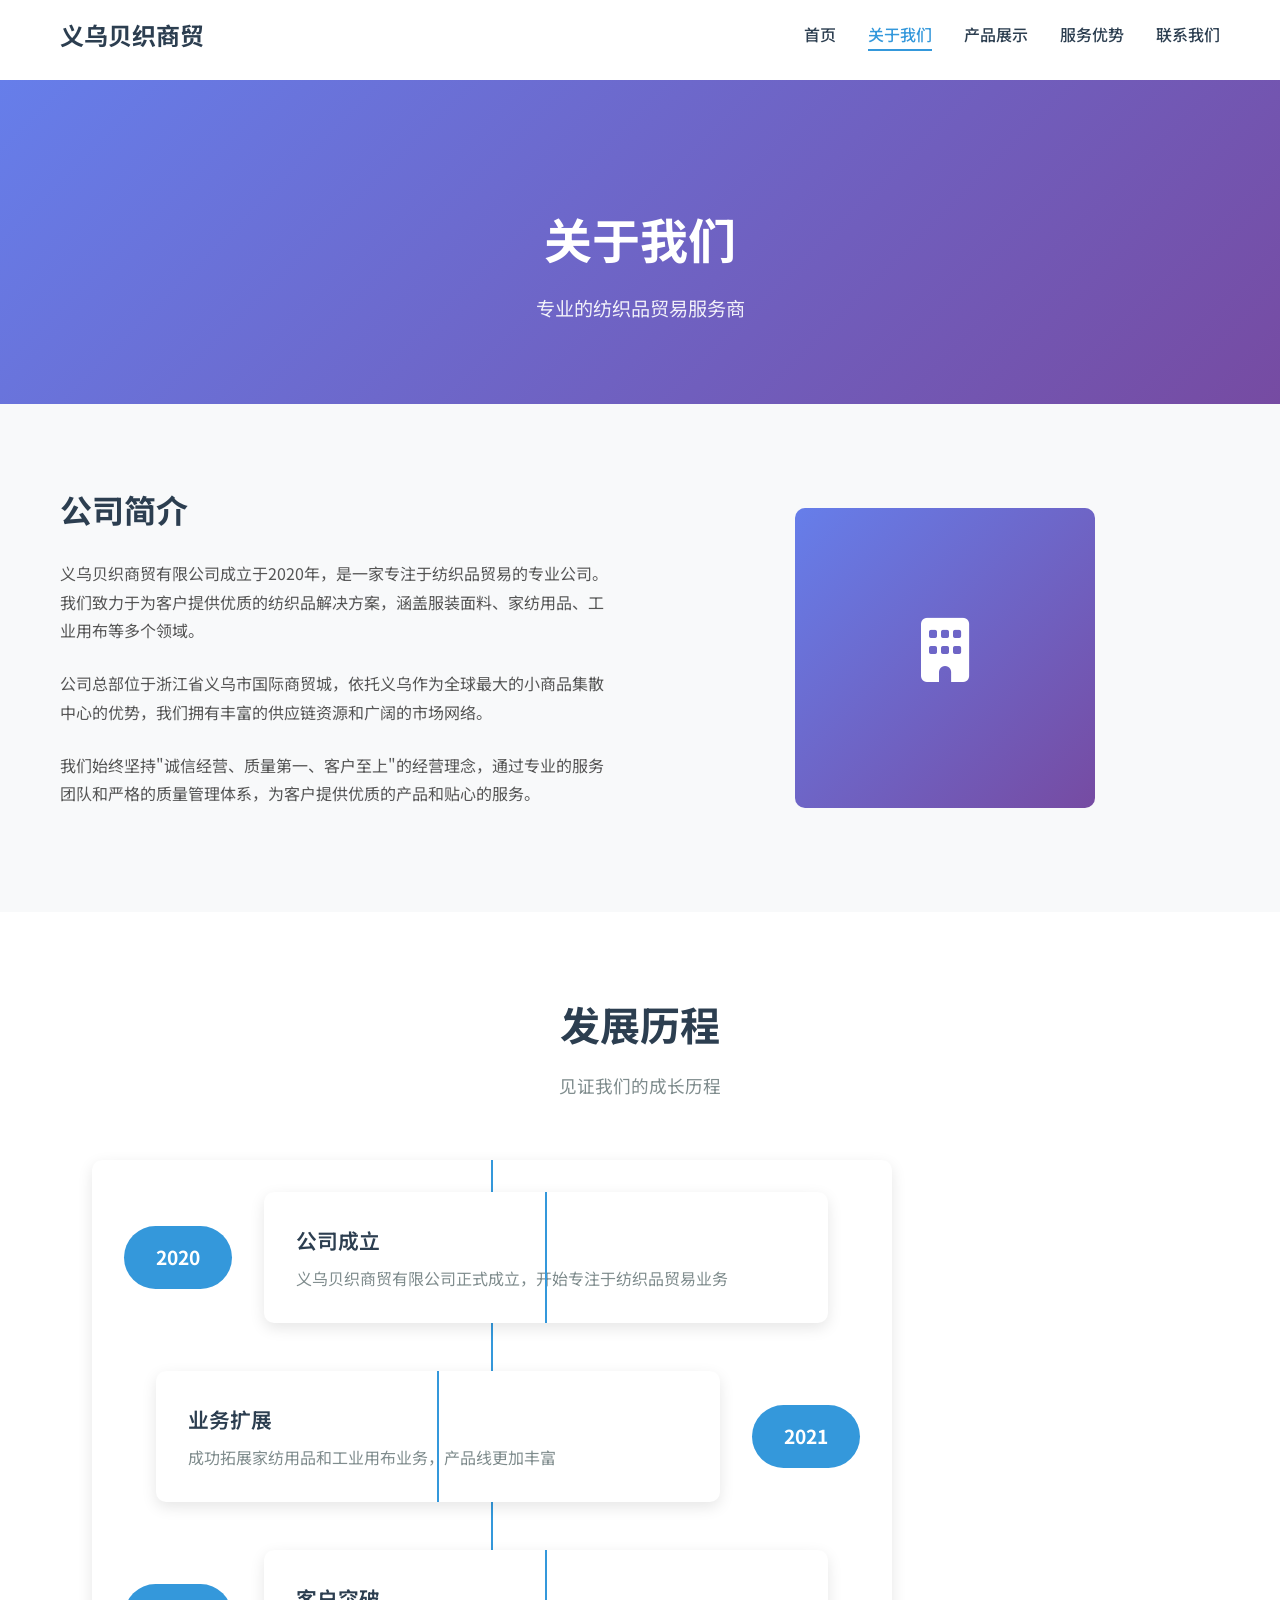
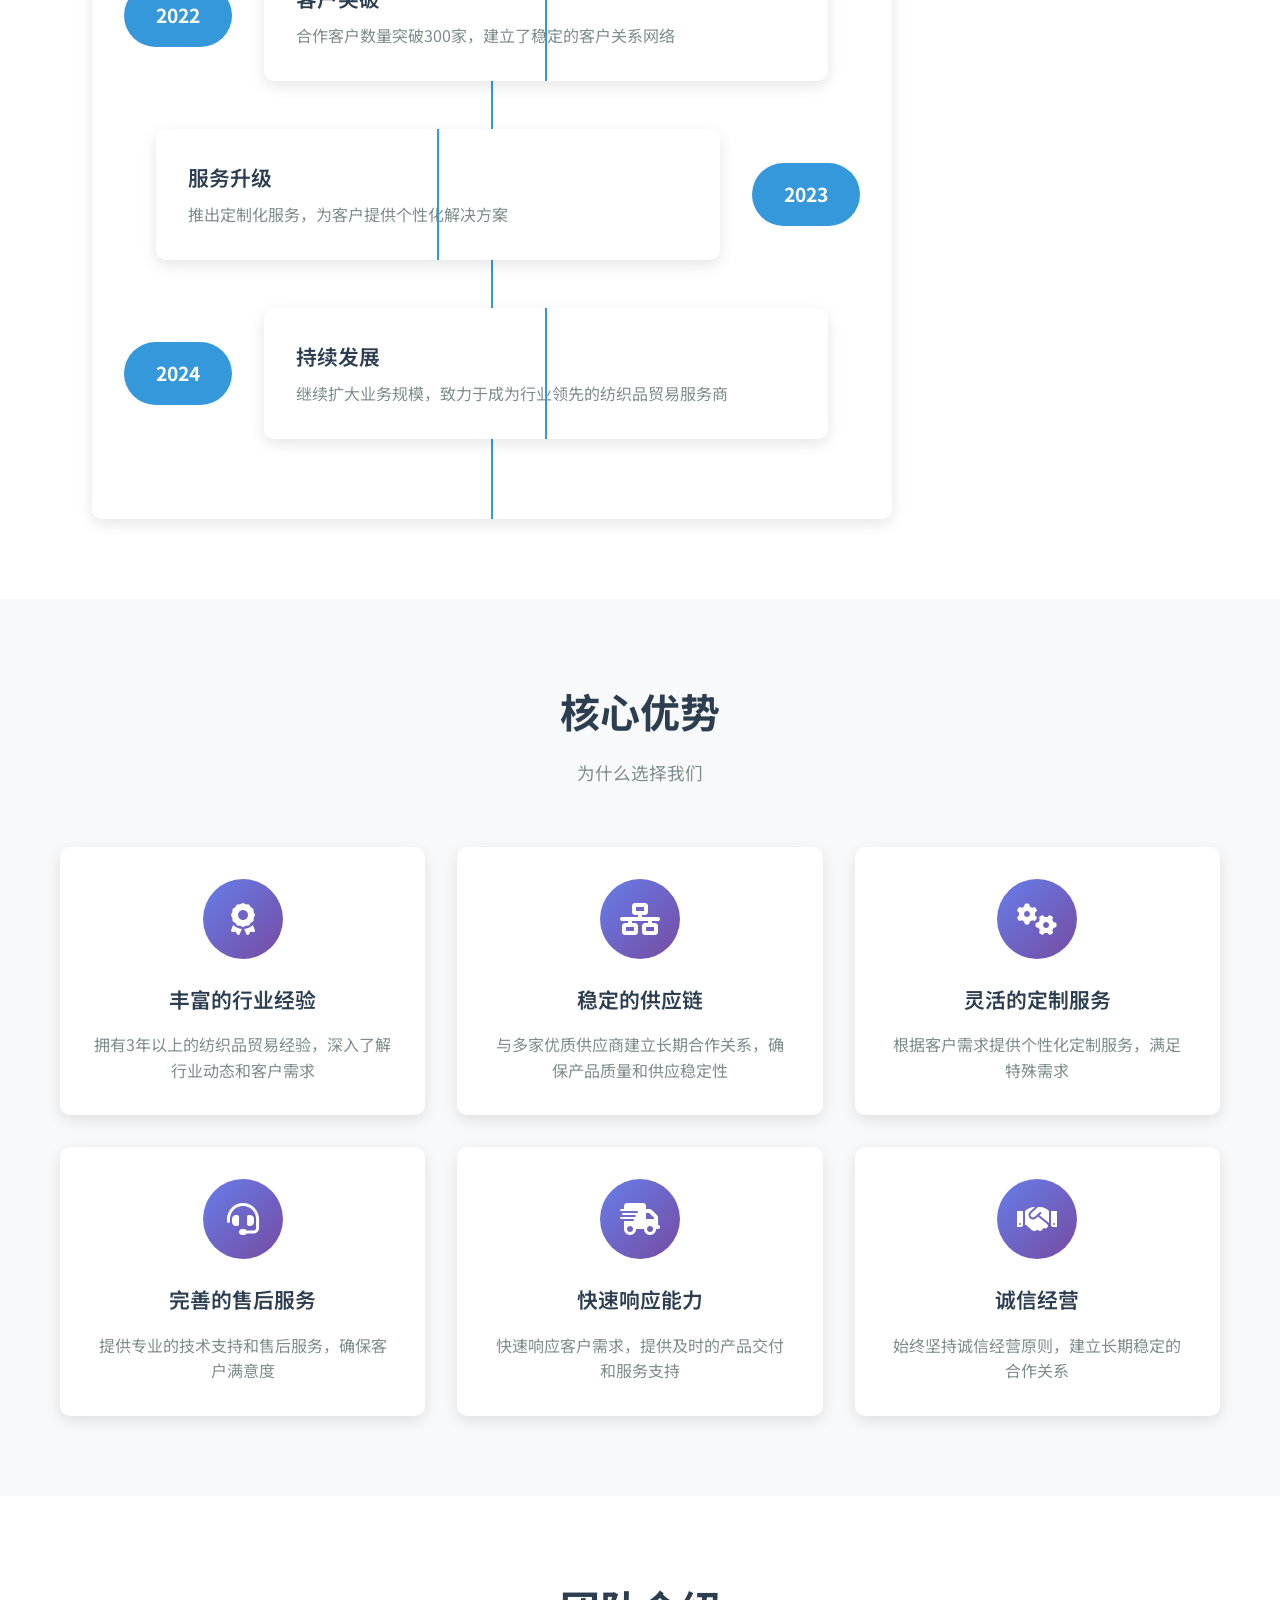
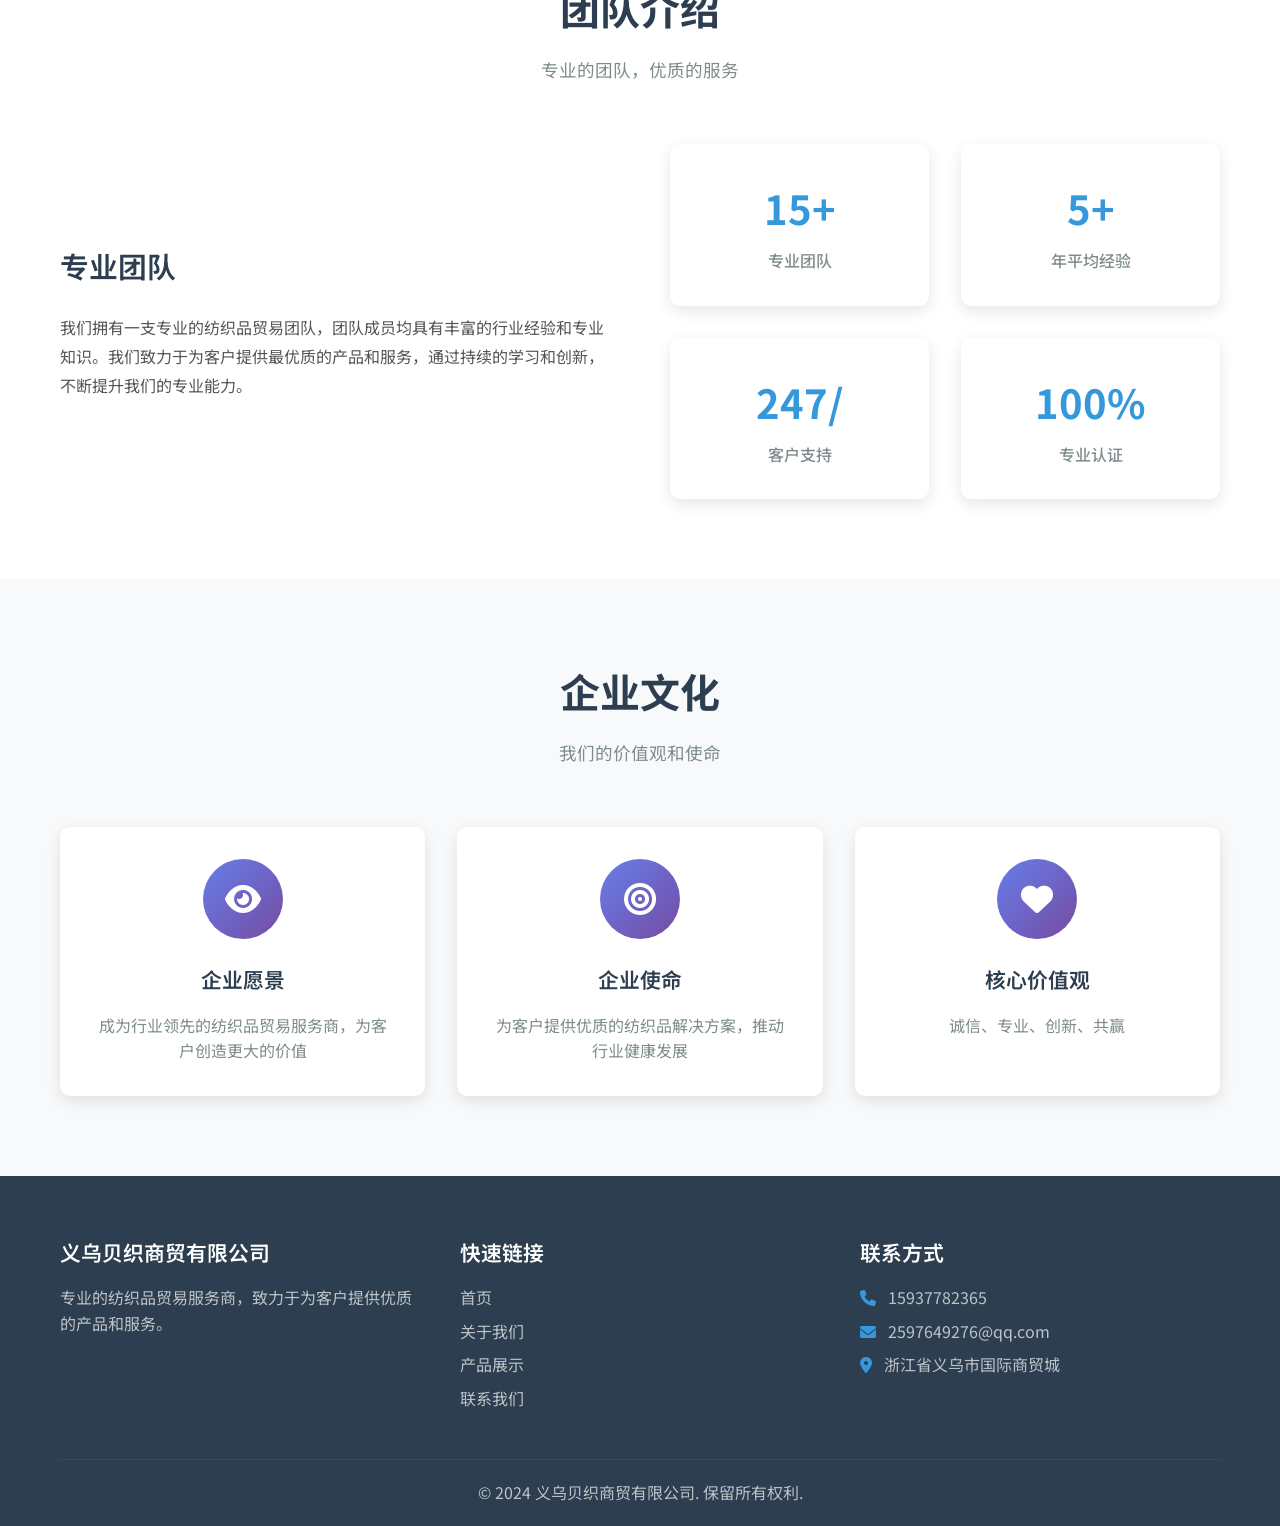
==== about.html @ f9c290a7 "Add files via upload" ====
<!DOCTYPE html>
<html lang="zh-CN">
<head>
    <meta charset="UTF-8">
    <meta name="viewport" content="width=device-width, initial-scale=1.0">
    <title>关于我们 - 义乌贝织商贸有限公司</title>
    <link rel="stylesheet" href="styles.css">
    <link href="https://fonts.googleapis.com/css2?family=Noto+Sans+SC:wght@300;400;500;700&display=swap" rel="stylesheet">
    <link rel="stylesheet" href="https://cdnjs.cloudflare.com/ajax/libs/font-awesome/6.0.0/css/all.min.css">
</head>
<body>
    <!-- 导航栏 -->
    <nav class="navbar">
        <div class="nav-container">
            <div class="nav-logo">
                <h2>义乌贝织商贸</h2>
            </div>
            <ul class="nav-menu">
                <li class="nav-item">
                    <a href="index.html" class="nav-link">首页</a>
                </li>
                <li class="nav-item">
                    <a href="about.html" class="nav-link active">关于我们</a>
                </li>
                <li class="nav-item">
                    <a href="products.html" class="nav-link">产品展示</a>
                </li>
                <li class="nav-item">
                    <a href="services.html" class="nav-link">服务优势</a>
                </li>
                <li class="nav-item">
                    <a href="contact.html" class="nav-link">联系我们</a>
                </li>
            </ul>
            <div class="hamburger">
                <span class="bar"></span>
                <span class="bar"></span>
                <span class="bar"></span>
            </div>
        </div>
    </nav>

    <!-- 页面标题 -->
    <section class="page-header">
        <div class="container">
            <h1>关于我们</h1>
            <p>专业的纺织品贸易服务商</p>
        </div>
    </section>

    <!-- 公司简介 -->
    <section class="about-intro">
        <div class="container">
            <div class="about-content">
                <div class="about-text">
                    <h2>公司简介</h2>
                    <p>义乌贝织商贸有限公司成立于2020年，是一家专注于纺织品贸易的专业公司。我们致力于为客户提供优质的纺织品解决方案，涵盖服装面料、家纺用品、工业用布等多个领域。</p>
                    <p>公司总部位于浙江省义乌市国际商贸城，依托义乌作为全球最大的小商品集散中心的优势，我们拥有丰富的供应链资源和广阔的市场网络。</p>
                    <p>我们始终坚持"诚信经营、质量第一、客户至上"的经营理念，通过专业的服务团队和严格的质量管理体系，为客户提供优质的产品和贴心的服务。</p>
                </div>
                <div class="about-image">
                    <div class="image-placeholder">
                        <i class="fas fa-building"></i>
                    </div>
                </div>
            </div>
        </div>
    </section>

    <!-- 发展历程 -->
    <section class="timeline">
        <div class="container">
            <div class="section-header">
                <h2>发展历程</h2>
                <p>见证我们的成长历程</p>
            </div>
            <div class="timeline-content">
                <div class="timeline-item">
                    <div class="timeline-year">2020</div>
                    <div class="timeline-content">
                        <h3>公司成立</h3>
                        <p>义乌贝织商贸有限公司正式成立，开始专注于纺织品贸易业务</p>
                    </div>
                </div>
                <div class="timeline-item">
                    <div class="timeline-year">2021</div>
                    <div class="timeline-content">
                        <h3>业务扩展</h3>
                        <p>成功拓展家纺用品和工业用布业务，产品线更加丰富</p>
                    </div>
                </div>
                <div class="timeline-item">
                    <div class="timeline-year">2022</div>
                    <div class="timeline-content">
                        <h3>客户突破</h3>
                        <p>合作客户数量突破300家，建立了稳定的客户关系网络</p>
                    </div>
                </div>
                <div class="timeline-item">
                    <div class="timeline-year">2023</div>
                    <div class="timeline-content">
                        <h3>服务升级</h3>
                        <p>推出定制化服务，为客户提供个性化解决方案</p>
                    </div>
                </div>
                <div class="timeline-item">
                    <div class="timeline-year">2024</div>
                    <div class="timeline-content">
                        <h3>持续发展</h3>
                        <p>继续扩大业务规模，致力于成为行业领先的纺织品贸易服务商</p>
                    </div>
                </div>
            </div>
        </div>
    </section>

    <!-- 核心优势 -->
    <section class="advantages">
        <div class="container">
            <div class="section-header">
                <h2>核心优势</h2>
                <p>为什么选择我们</p>
            </div>
            <div class="advantages-grid">
                <div class="advantage-item">
                    <div class="advantage-icon">
                        <i class="fas fa-award"></i>
                    </div>
                    <h3>丰富的行业经验</h3>
                    <p>拥有3年以上的纺织品贸易经验，深入了解行业动态和客户需求</p>
                </div>
                <div class="advantage-item">
                    <div class="advantage-icon">
                        <i class="fas fa-network-wired"></i>
                    </div>
                    <h3>稳定的供应链</h3>
                    <p>与多家优质供应商建立长期合作关系，确保产品质量和供应稳定性</p>
                </div>
                <div class="advantage-item">
                    <div class="advantage-icon">
                        <i class="fas fa-cogs"></i>
                    </div>
                    <h3>灵活的定制服务</h3>
                    <p>根据客户需求提供个性化定制服务，满足特殊需求</p>
                </div>
                <div class="advantage-item">
                    <div class="advantage-icon">
                        <i class="fas fa-headset"></i>
                    </div>
                    <h3>完善的售后服务</h3>
                    <p>提供专业的技术支持和售后服务，确保客户满意度</p>
                </div>
                <div class="advantage-item">
                    <div class="advantage-icon">
                        <i class="fas fa-shipping-fast"></i>
                    </div>
                    <h3>快速响应能力</h3>
                    <p>快速响应客户需求，提供及时的产品交付和服务支持</p>
                </div>
                <div class="advantage-item">
                    <div class="advantage-icon">
                        <i class="fas fa-handshake"></i>
                    </div>
                    <h3>诚信经营</h3>
                    <p>始终坚持诚信经营原则，建立长期稳定的合作关系</p>
                </div>
            </div>
        </div>
    </section>

    <!-- 团队介绍 -->
    <section class="team">
        <div class="container">
            <div class="section-header">
                <h2>团队介绍</h2>
                <p>专业的团队，优质的服务</p>
            </div>
            <div class="team-content">
                <div class="team-intro">
                    <h3>专业团队</h3>
                    <p>我们拥有一支专业的纺织品贸易团队，团队成员均具有丰富的行业经验和专业知识。我们致力于为客户提供最优质的产品和服务，通过持续的学习和创新，不断提升我们的专业能力。</p>
                </div>
                <div class="team-stats">
                    <div class="stat-item">
                        <h3>15+</h3>
                        <p>专业团队</p>
                    </div>
                    <div class="stat-item">
                        <h3>5+</h3>
                        <p>年平均经验</p>
                    </div>
                    <div class="stat-item">
                        <h3>24/7</h3>
                        <p>客户支持</p>
                    </div>
                    <div class="stat-item">
                        <h3>100%</h3>
                        <p>专业认证</p>
                    </div>
                </div>
            </div>
        </div>
    </section>

    <!-- 企业文化 -->
    <section class="culture">
        <div class="container">
            <div class="section-header">
                <h2>企业文化</h2>
                <p>我们的价值观和使命</p>
            </div>
            <div class="culture-grid">
                <div class="culture-item">
                    <div class="culture-icon">
                        <i class="fas fa-eye"></i>
                    </div>
                    <h3>企业愿景</h3>
                    <p>成为行业领先的纺织品贸易服务商，为客户创造更大的价值</p>
                </div>
                <div class="culture-item">
                    <div class="culture-icon">
                        <i class="fas fa-bullseye"></i>
                    </div>
                    <h3>企业使命</h3>
                    <p>为客户提供优质的纺织品解决方案，推动行业健康发展</p>
                </div>
                <div class="culture-item">
                    <div class="culture-icon">
                        <i class="fas fa-heart"></i>
                    </div>
                    <h3>核心价值观</h3>
                    <p>诚信、专业、创新、共赢</p>
                </div>
            </div>
        </div>
    </section>

    <!-- 页脚 -->
    <footer class="footer">
        <div class="container">
            <div class="footer-content">
                <div class="footer-section">
                    <h3>义乌贝织商贸有限公司</h3>
                    <p>专业的纺织品贸易服务商，致力于为客户提供优质的产品和服务。</p>
                </div>
                <div class="footer-section">
                    <h3>快速链接</h3>
                    <ul>
                        <li><a href="index.html">首页</a></li>
                        <li><a href="about.html">关于我们</a></li>
                        <li><a href="products.html">产品展示</a></li>
                        <li><a href="contact.html">联系我们</a></li>
                    </ul>
                </div>
                <div class="footer-section">
                    <h3>联系方式</h3>
                    <p><i class="fas fa-phone"></i> 15937782365</p>
                    <p><i class="fas fa-envelope"></i> 2597649276@qq.com</p>
                    <p><i class="fas fa-map-marker-alt"></i> 浙江省义乌市国际商贸城</p>
                </div>
            </div>
            <div class="footer-bottom">
                <p>&copy; 2024 义乌贝织商贸有限公司. 保留所有权利.</p>
            </div>
        </div>
    </footer>

    <script src="script.js"></script>
</body>
</html>
---- styles.css ----
/* 全局样式 */
* {
    margin: 0;
    padding: 0;
    box-sizing: border-box;
}

body {
    font-family: 'Noto Sans SC', sans-serif;
    line-height: 1.6;
    color: #333;
    overflow-x: hidden;
}

.container {
    max-width: 1200px;
    margin: 0 auto;
    padding: 0 20px;
}

/* 导航栏 */
.navbar {
    position: fixed;
    top: 0;
    width: 100%;
    background: rgba(255, 255, 255, 0.95);
    backdrop-filter: blur(10px);
    z-index: 1000;
    padding: 1rem 0;
    transition: all 0.3s ease;
}

.nav-container {
    max-width: 1200px;
    margin: 0 auto;
    padding: 0 20px;
    display: flex;
    justify-content: space-between;
    align-items: center;
}

.nav-logo h2 {
    color: #2c3e50;
    font-weight: 700;
    font-size: 1.5rem;
}

.nav-menu {
    display: flex;
    list-style: none;
    gap: 2rem;
}

.nav-link {
    text-decoration: none;
    color: #2c3e50;
    font-weight: 500;
    transition: color 0.3s ease;
    position: relative;
}

.nav-link:hover,
.nav-link.active {
    color: #3498db;
}

.nav-link::after {
    content: '';
    position: absolute;
    width: 0;
    height: 2px;
    bottom: -5px;
    left: 0;
    background-color: #3498db;
    transition: width 0.3s ease;
}

.nav-link:hover::after,
.nav-link.active::after {
    width: 100%;
}

.hamburger {
    display: none;
    flex-direction: column;
    cursor: pointer;
}

.bar {
    width: 25px;
    height: 3px;
    background-color: #2c3e50;
    margin: 3px 0;
    transition: 0.3s;
}

/* 页面标题 */
.page-header {
    background: linear-gradient(135deg, #667eea 0%, #764ba2 100%);
    color: white;
    text-align: center;
    padding: 120px 0 80px;
    margin-top: 80px;
}

.page-header h1 {
    font-size: 3rem;
    font-weight: 700;
    margin-bottom: 1rem;
}

.page-header p {
    font-size: 1.2rem;
    opacity: 0.9;
}

/* 主页横幅 */
.hero {
    height: 100vh;
    display: flex;
    align-items: center;
    position: relative;
    background: linear-gradient(135deg, #667eea 0%, #764ba2 100%);
    overflow: hidden;
    margin-top: 80px;
}

.hero-content {
    position: relative;
    z-index: 2;
    text-align: center;
    color: white;
    max-width: 800px;
    margin: 0 auto;
    padding: 0 20px;
}

.hero-content h1 {
    font-size: 3.5rem;
    font-weight: 700;
    margin-bottom: 1rem;
    animation: fadeInUp 1s ease;
}

.hero-content p {
    font-size: 1.2rem;
    margin-bottom: 2rem;
    opacity: 0.9;
    animation: fadeInUp 1s ease 0.2s both;
}

.hero-buttons {
    display: flex;
    gap: 1rem;
    justify-content: center;
    animation: fadeInUp 1s ease 0.4s both;
}

.btn {
    padding: 12px 30px;
    border: none;
    border-radius: 50px;
    text-decoration: none;
    font-weight: 500;
    transition: all 0.3s ease;
    cursor: pointer;
    display: inline-block;
}

.btn-primary {
    background: #3498db;
    color: white;
}

.btn-primary:hover {
    background: #2980b9;
    transform: translateY(-2px);
    box-shadow: 0 10px 20px rgba(52, 152, 219, 0.3);
}

.btn-secondary {
    background: transparent;
    color: white;
    border: 2px solid white;
}

.btn-secondary:hover {
    background: white;
    color: #2c3e50;
    transform: translateY(-2px);
}

.btn-outline {
    background: transparent;
    color: #3498db;
    border: 2px solid #3498db;
    margin-top: 1rem;
}

.btn-outline:hover {
    background: #3498db;
    color: white;
    transform: translateY(-2px);
}

.hero-image {
    position: absolute;
    top: 0;
    right: 0;
    width: 50%;
    height: 100%;
    background: url('data:image/svg+xml,<svg xmlns="http://www.w3.org/2000/svg" viewBox="0 0 100 100"><defs><pattern id="grain" width="100" height="100" patternUnits="userSpaceOnUse"><circle cx="50" cy="50" r="1" fill="white" opacity="0.1"/></pattern></defs><rect width="100" height="100" fill="url(%23grain)"/></svg>');
    opacity: 0.1;
}

.hero-overlay {
    position: absolute;
    top: 0;
    left: 0;
    width: 100%;
    height: 100%;
    background: linear-gradient(45deg, rgba(52, 152, 219, 0.3), rgba(155, 89, 182, 0.3));
}

/* 章节通用样式 */
section {
    padding: 80px 0;
}

.section-header {
    text-align: center;
    margin-bottom: 60px;
}

.section-header h2 {
    font-size: 2.5rem;
    color: #2c3e50;
    margin-bottom: 1rem;
    font-weight: 700;
}

.section-header p {
    font-size: 1.1rem;
    color: #7f8c8d;
    max-width: 600px;
    margin: 0 auto;
}

/* 公司简介 */
.intro {
    background: #f8f9fa;
}

.intro-content {
    display: grid;
    grid-template-columns: 1fr 1fr;
    gap: 60px;
    align-items: center;
}

.intro-text h2 {
    color: #2c3e50;
    font-size: 2rem;
    margin-bottom: 1.5rem;
    font-weight: 700;
}

.intro-text p {
    margin-bottom: 2rem;
    color: #555;
    line-height: 1.8;
}

.intro-features {
    display: grid;
    grid-template-columns: repeat(3, 1fr);
    gap: 2rem;
    margin-top: 2rem;
}

.feature {
    text-align: center;
}

.feature i {
    font-size: 2.5rem;
    color: #3498db;
    margin-bottom: 1rem;
}

.feature h3 {
    color: #2c3e50;
    font-size: 1.2rem;
    margin-bottom: 0.5rem;
}

.feature p {
    color: #7f8c8d;
    font-size: 0.9rem;
}

.intro-stats {
    display: grid;
    grid-template-columns: repeat(2, 1fr);
    gap: 2rem;
}

.stat-item {
    text-align: center;
    padding: 2rem;
    background: white;
    border-radius: 10px;
    box-shadow: 0 5px 15px rgba(0, 0, 0, 0.1);
    transition: transform 0.3s ease;
}

.stat-item:hover {
    transform: translateY(-5px);
}

.stat-item h3 {
    font-size: 2.5rem;
    color: #3498db;
    font-weight: 700;
    margin-bottom: 0.5rem;
}

.stat-item p {
    color: #7f8c8d;
    font-weight: 500;
}

/* 产品预览 */
.products-preview {
    background: white;
}

.product-grid {
    display: grid;
    grid-template-columns: repeat(auto-fit, minmax(300px, 1fr));
    gap: 2rem;
    margin-bottom: 3rem;
}

.product-card {
    background: white;
    padding: 2rem;
    border-radius: 10px;
    box-shadow: 0 5px 15px rgba(0, 0, 0, 0.1);
    text-align: center;
    transition: transform 0.3s ease;
}

.product-card:hover {
    transform: translateY(-5px);
}

.product-image {
    width: 80px;
    height: 80px;
    background: linear-gradient(135deg, #667eea 0%, #764ba2 100%);
    border-radius: 50%;
    display: flex;
    align-items: center;
    justify-content: center;
    margin: 0 auto 1.5rem;
}

.product-image i {
    font-size: 2rem;
    color: white;
}

.product-card h3 {
    color: #2c3e50;
    font-size: 1.5rem;
    margin-bottom: 1rem;
    font-weight: 600;
}

.product-card p {
    color: #7f8c8d;
    margin-bottom: 1.5rem;
    line-height: 1.6;
}

.product-features {
    display: flex;
    flex-wrap: wrap;
    gap: 0.5rem;
    justify-content: center;
    margin-top: 1rem;
}

.product-features span {
    background: #e8f4fd;
    color: #3498db;
    padding: 0.3rem 0.8rem;
    border-radius: 20px;
    font-size: 0.8rem;
    font-weight: 500;
}

.text-center {
    text-align: center;
}

/* 服务优势预览 */
.services-preview {
    background: #f8f9fa;
}

.services-grid {
    display: grid;
    grid-template-columns: repeat(auto-fit, minmax(250px, 1fr));
    gap: 2rem;
    margin-bottom: 3rem;
}

.service-item {
    background: white;
    padding: 2rem;
    border-radius: 10px;
    box-shadow: 0 5px 15px rgba(0, 0, 0, 0.1);
    text-align: center;
    transition: transform 0.3s ease;
}

.service-item:hover {
    transform: translateY(-5px);
}

.service-icon {
    width: 60px;
    height: 60px;
    background: linear-gradient(135deg, #667eea 0%, #764ba2 100%);
    border-radius: 50%;
    display: flex;
    align-items: center;
    justify-content: center;
    margin: 0 auto 1.5rem;
}

.service-icon i {
    font-size: 1.5rem;
    color: white;
}

.service-item h3 {
    color: #2c3e50;
    font-size: 1.3rem;
    margin-bottom: 1rem;
    font-weight: 600;
}

.service-item p {
    color: #7f8c8d;
    line-height: 1.6;
}

/* 关于我们页面样式 */
.about-intro {
    background: #f8f9fa;
}

.about-content {
    display: grid;
    grid-template-columns: 1fr 1fr;
    gap: 60px;
    align-items: center;
}

.about-text h2 {
    color: #2c3e50;
    font-size: 2rem;
    margin-bottom: 1.5rem;
    font-weight: 700;
}

.about-text p {
    margin-bottom: 1.5rem;
    color: #555;
    line-height: 1.8;
}

.about-image {
    text-align: center;
}

.image-placeholder {
    width: 300px;
    height: 300px;
    background: linear-gradient(135deg, #667eea 0%, #764ba2 100%);
    border-radius: 10px;
    display: flex;
    flex-direction: column;
    align-items: center;
    justify-content: center;
    color: white;
    margin: 0 auto;
}

.image-placeholder i {
    font-size: 4rem;
    margin-bottom: 1rem;
}

/* 时间线样式 */
.timeline {
    background: white;
}

.timeline-content {
    position: relative;
    max-width: 800px;
    margin: 0 auto;
}

.timeline-content::before {
    content: '';
    position: absolute;
    left: 50%;
    top: 0;
    bottom: 0;
    width: 2px;
    background: #3498db;
    transform: translateX(-50%);
}

.timeline-item {
    position: relative;
    margin-bottom: 3rem;
    display: flex;
    align-items: center;
}

.timeline-item:nth-child(odd) {
    flex-direction: row;
}

.timeline-item:nth-child(even) {
    flex-direction: row-reverse;
}

.timeline-year {
    background: #3498db;
    color: white;
    padding: 1rem 2rem;
    border-radius: 50px;
    font-weight: 700;
    font-size: 1.2rem;
    position: relative;
    z-index: 2;
}

.timeline-content {
    flex: 1;
    padding: 2rem;
    background: white;
    border-radius: 10px;
    box-shadow: 0 5px 15px rgba(0, 0, 0, 0.1);
    margin: 0 2rem;
}

.timeline-content h3 {
    color: #2c3e50;
    font-size: 1.3rem;
    margin-bottom: 0.5rem;
    font-weight: 600;
}

.timeline-content p {
    color: #7f8c8d;
    line-height: 1.6;
}

/* 核心优势 */
.advantages {
    background: #f8f9fa;
}

.advantages-grid {
    display: grid;
    grid-template-columns: repeat(auto-fit, minmax(300px, 1fr));
    gap: 2rem;
}

.advantage-item {
    background: white;
    padding: 2rem;
    border-radius: 10px;
    box-shadow: 0 5px 15px rgba(0, 0, 0, 0.1);
    text-align: center;
    transition: transform 0.3s ease;
}

.advantage-item:hover {
    transform: translateY(-5px);
}

.advantage-icon {
    width: 80px;
    height: 80px;
    background: linear-gradient(135deg, #667eea 0%, #764ba2 100%);
    border-radius: 50%;
    display: flex;
    align-items: center;
    justify-content: center;
    margin: 0 auto 1.5rem;
}

.advantage-icon i {
    font-size: 2rem;
    color: white;
}

.advantage-item h3 {
    color: #2c3e50;
    font-size: 1.3rem;
    margin-bottom: 1rem;
    font-weight: 600;
}

.advantage-item p {
    color: #7f8c8d;
    line-height: 1.6;
}

/* 团队介绍 */
.team {
    background: white;
}

.team-content {
    display: grid;
    grid-template-columns: 1fr 1fr;
    gap: 60px;
    align-items: center;
}

.team-intro h3 {
    color: #2c3e50;
    font-size: 1.8rem;
    margin-bottom: 1.5rem;
    font-weight: 600;
}

.team-intro p {
    color: #555;
    line-height: 1.8;
}

.team-stats {
    display: grid;
    grid-template-columns: repeat(2, 1fr);
    gap: 2rem;
}

/* 企业文化 */
.culture {
    background: #f8f9fa;
}

.culture-grid {
    display: grid;
    grid-template-columns: repeat(auto-fit, minmax(300px, 1fr));
    gap: 2rem;
}

.culture-item {
    background: white;
    padding: 2rem;
    border-radius: 10px;
    box-shadow: 0 5px 15px rgba(0, 0, 0, 0.1);
    text-align: center;
    transition: transform 0.3s ease;
}

.culture-item:hover {
    transform: translateY(-5px);
}

.culture-icon {
    width: 80px;
    height: 80px;
    background: linear-gradient(135deg, #667eea 0%, #764ba2 100%);
    border-radius: 50%;
    display: flex;
    align-items: center;
    justify-content: center;
    margin: 0 auto 1.5rem;
}

.culture-icon i {
    font-size: 2rem;
    color: white;
}

.culture-item h3 {
    color: #2c3e50;
    font-size: 1.3rem;
    margin-bottom: 1rem;
    font-weight: 600;
}

.culture-item p {
    color: #7f8c8d;
    line-height: 1.6;
}

/* 产品页面样式 */
.product-nav {
    background: #f8f9fa;
    padding: 2rem 0;
}

.product-tabs {
    display: flex;
    justify-content: center;
    gap: 1rem;
    flex-wrap: wrap;
}

.product-tab {
    padding: 1rem 2rem;
    background: white;
    color: #2c3e50;
    text-decoration: none;
    border-radius: 50px;
    font-weight: 500;
    transition: all 0.3s ease;
    border: 2px solid transparent;
}

.product-tab:hover,
.product-tab.active {
    background: #3498db;
    color: white;
    border-color: #3498db;
}

.product-section {
    padding: 80px 0;
}

.product-section:nth-child(even) {
    background: #f8f9fa;
}

/* 定制服务 */
.custom-content {
    max-width: 1000px;
    margin: 0 auto;
}

.custom-intro {
    text-align: center;
    margin-bottom: 3rem;
}

.custom-intro h3 {
    color: #2c3e50;
    font-size: 1.8rem;
    margin-bottom: 1rem;
    font-weight: 600;
}

.custom-intro p {
    color: #555;
    line-height: 1.8;
    max-width: 600px;
    margin: 0 auto;
}

.custom-services {
    display: grid;
    grid-template-columns: repeat(auto-fit, minmax(250px, 1fr));
    gap: 2rem;
}

.custom-service {
    background: white;
    padding: 2rem;
    border-radius: 10px;
    box-shadow: 0 5px 15px rgba(0, 0, 0, 0.1);
    text-align: center;
    transition: transform 0.3s ease;
}

.custom-service:hover {
    transform: translateY(-5px);
}

/* 服务页面样式 */
.services-intro {
    background: #f8f9fa;
}

.intro-content {
    display: grid;
    grid-template-columns: 1fr 1fr;
    gap: 60px;
    align-items: center;
}

.intro-text h2 {
    color: #2c3e50;
    font-size: 2rem;
    margin-bottom: 1.5rem;
    font-weight: 700;
}

.intro-text p {
    margin-bottom: 1.5rem;
    color: #555;
    line-height: 1.8;
}

.intro-stats {
    display: grid;
    grid-template-columns: repeat(2, 1fr);
    gap: 2rem;
}

/* 核心服务 */
.core-services {
    background: white;
}

.service-features {
    list-style: none;
    margin-top: 1.5rem;
}

.service-features li {
    padding: 0.5rem 0;
    color: #555;
    position: relative;
    padding-left: 1.5rem;
}

.service-features li::before {
    content: '✓';
    position: absolute;
    left: 0;
    color: #27ae60;
    font-weight: bold;
}

/* 服务流程 */
.service-process {
    background: #f8f9fa;
}

.process-steps {
    max-width: 1000px;
    margin: 0 auto;
}

.process-step {
    display: flex;
    align-items: center;
    margin-bottom: 3rem;
    background: white;
    padding: 2rem;
    border-radius: 10px;
    box-shadow: 0 5px 15px rgba(0, 0, 0, 0.1);
}

.step-number {
    background: #3498db;
    color: white;
    width: 60px;
    height: 60px;
    border-radius: 50%;
    display: flex;
    align-items: center;
    justify-content: center;
    font-size: 1.5rem;
    font-weight: 700;
    margin-right: 2rem;
    flex-shrink: 0;
}

.step-content h3 {
    color: #2c3e50;
    font-size: 1.3rem;
    margin-bottom: 0.5rem;
    font-weight: 600;
}

.step-content p {
    color: #7f8c8d;
    line-height: 1.6;
}

/* 增值服务 */
.value-services {
    background: white;
}

.value-services-grid {
    display: grid;
    grid-template-columns: repeat(auto-fit, minmax(300px, 1fr));
    gap: 2rem;
}

.value-service {
    background: #f8f9fa;
    padding: 2rem;
    border-radius: 10px;
    text-align: center;
    transition: transform 0.3s ease;
}

.value-service:hover {
    transform: translateY(-5px);
}

/* 服务承诺 */
.service-commitment {
    background: #f8f9fa;
}

.commitment-content {
    display: grid;
    grid-template-columns: repeat(auto-fit, minmax(250px, 1fr));
    gap: 2rem;
}

.commitment-item {
    background: white;
    padding: 2rem;
    border-radius: 10px;
    box-shadow: 0 5px 15px rgba(0, 0, 0, 0.1);
    text-align: center;
    transition: transform 0.3s ease;
}

.commitment-item:hover {
    transform: translateY(-5px);
}

.commitment-icon {
    width: 80px;
    height: 80px;
    background: linear-gradient(135deg, #667eea 0%, #764ba2 100%);
    border-radius: 50%;
    display: flex;
    align-items: center;
    justify-content: center;
    margin: 0 auto 1.5rem;
}

.commitment-icon i {
    font-size: 2rem;
    color: white;
}

.commitment-item h3 {
    color: #2c3e50;
    font-size: 1.3rem;
    margin-bottom: 1rem;
    font-weight: 600;
}

.commitment-item p {
    color: #7f8c8d;
    line-height: 1.6;
}

/* 客户案例 */
.client-cases {
    background: white;
}

.cases-grid {
    display: grid;
    grid-template-columns: repeat(auto-fit, minmax(350px, 1fr));
    gap: 2rem;
}

.case-item {
    background: #f8f9fa;
    padding: 2rem;
    border-radius: 10px;
    transition: transform 0.3s ease;
}

.case-item:hover {
    transform: translateY(-5px);
}

.case-content h3 {
    color: #2c3e50;
    font-size: 1.3rem;
    margin-bottom: 1rem;
    font-weight: 600;
}

.case-content p {
    color: #555;
    line-height: 1.6;
    margin-bottom: 1.5rem;
}

.case-results {
    display: flex;
    flex-wrap: wrap;
    gap: 1rem;
}

.case-results span {
    background: #e8f4fd;
    color: #3498db;
    padding: 0.5rem 1rem;
    border-radius: 20px;
    font-size: 0.9rem;
    font-weight: 500;
}

/* 联系页面样式 */
.contact-info-section {
    background: #f8f9fa;
}

.contact-grid {
    display: grid;
    grid-template-columns: repeat(auto-fit, minmax(300px, 1fr));
    gap: 2rem;
}

.contact-icon i {
    font-size: 1.5rem;
    color: white;
}

.contact-content {
    flex: 1;
    display: flex;
    flex-direction: column;
    justify-content: center;
    min-height: 80px;
}

.contact-content h3 {
    color: #2c3e50;
    font-size: 1.2rem;
    margin-bottom: 0.8rem;
    font-weight: 600;
    line-height: 1.2;
    text-align: left;
}

.contact-content p {
    color: #7f8c8d;
    line-height: 1.6;
    margin-bottom: 0.3rem;
    font-size: 0.95rem;
    text-align: left;
    word-break: break-word;
}

.contact-content p:last-child {
    margin-bottom: 0;
}

/* 确保所有联系信息卡片内容对齐 */
.contact-item {
    background: white;
    padding: 2rem;
    border-radius: 10px;
    box-shadow: 0 5px 15px rgba(0, 0, 0, 0.1);
    display: flex;
    align-items: flex-start;
    transition: transform 0.3s ease;
    min-height: 140px;
    justify-content: flex-start;
}

.contact-item:hover {
    transform: translateY(-5px);
}

.contact-icon {
    width: 60px;
    height: 60px;
    background: linear-gradient(135deg, #667eea 0%, #764ba2 100%);
    border-radius: 50%;
    display: flex;
    align-items: center;
    justify-content: center;
    margin-right: 1.5rem;
    flex-shrink: 0;
    margin-top: 0.2rem;
}

/* 联系表单 */
.contact-form-section {
    background: white;
}

.contact-content {
    display: grid;
    grid-template-columns: 1fr 1fr;
    gap: 60px;
    align-items: start;
}

.contact-info h2 {
    color: #2c3e50;
    font-size: 2rem;
    margin-bottom: 2rem;
    font-weight: 700;
    text-align: left;
}

.info-items {
    display: flex;
    flex-direction: column;
    gap: 2rem;
}

.info-item {
    display: flex;
    align-items: flex-start;
    background: white;
    padding: 1.5rem;
    border-radius: 8px;
    box-shadow: 0 2px 8px rgba(0, 0, 0, 0.05);
    transition: transform 0.3s ease;
}

.info-item:hover {
    transform: translateY(-2px);
    box-shadow: 0 4px 12px rgba(0, 0, 0, 0.1);
}

.info-item i {
    color: #27ae60;
    font-size: 1.5rem;
    margin-right: 1.2rem;
    margin-top: 0.2rem;
    flex-shrink: 0;
}

.info-item > div {
    flex: 1;
}

.info-item h3 {
    color: #2c3e50;
    font-size: 1.2rem;
    margin-bottom: 0.5rem;
    font-weight: 600;
    line-height: 1.3;
}

.info-item p {
    color: #7f8c8d;
    line-height: 1.6;
    margin: 0;
    font-size: 0.95rem;
}

.contact-form {
    background: #f8f9fa;
    padding: 2.5rem;
    border-radius: 12px;
    box-shadow: 0 5px 15px rgba(0, 0, 0, 0.08);
}

.contact-form h2 {
    color: #2c3e50;
    font-size: 1.8rem;
    margin-bottom: 0.5rem;
    font-weight: 700;
    text-align: center;
}

.contact-form p {
    color: #7f8c8d;
    margin-bottom: 2rem;
    text-align: center;
    font-size: 0.95rem;
}

.form-group {
    margin-bottom: 1.8rem;
}

.form-group label {
    display: block;
    margin-bottom: 0.6rem;
    color: #2c3e50;
    font-weight: 600;
    font-size: 0.95rem;
}

.form-group input,
.form-group select,
.form-group textarea {
    width: 100%;
    padding: 1rem 1.2rem;
    border: 2px solid #e1e8ed;
    border-radius: 8px;
    font-size: 1rem;
    transition: all 0.3s ease;
    background: white;
    color: #2c3e50;
}

.form-group input:focus,
.form-group select:focus,
.form-group textarea:focus {
    outline: none;
    border-color: #3498db;
    box-shadow: 0 0 0 3px rgba(52, 152, 219, 0.1);
}

.form-group input::placeholder,
.form-group textarea::placeholder {
    color: #bdc3c7;
}

.form-group textarea {
    resize: vertical;
    min-height: 120px;
    line-height: 1.5;
}

.form-group select {
    cursor: pointer;
    background-image: url("data:image/svg+xml,%3csvg xmlns='http://www.w3.org/2000/svg' fill='none' viewBox='0 0 20 20'%3e%3cpath stroke='%236b7280' stroke-linecap='round' stroke-linejoin='round' stroke-width='1.5' d='m6 8 4 4 4-4'/%3e%3c/svg%3e");
    background-position: right 0.75rem center;
    background-repeat: no-repeat;
    background-size: 1.5em 1.5em;
    padding-right: 2.5rem;
}

/* 公司位置 */
.company-location {
    background: #f8f9fa;
}

.location-content {
    display: grid;
    grid-template-columns: 1fr 1fr;
    gap: 60px;
    align-items: start;
}

.location-info h3 {
    color: #2c3e50;
    font-size: 1.8rem;
    margin-bottom: 2rem;
    font-weight: 700;
    text-align: left;
}

.transport-info {
    display: flex;
    flex-direction: column;
    gap: 1.5rem;
}

.transport-item {
    display: flex;
    align-items: flex-start;
    background: white;
    padding: 1.8rem;
    border-radius: 12px;
    box-shadow: 0 5px 15px rgba(0, 0, 0, 0.1);
    transition: transform 0.3s ease;
    min-height: 100px;
}

.transport-item:hover {
    transform: translateY(-3px);
    box-shadow: 0 8px 25px rgba(0, 0, 0, 0.15);
}

.transport-item i {
    color: #3498db;
    font-size: 1.8rem;
    margin-right: 1.2rem;
    margin-top: 0.2rem;
    flex-shrink: 0;
}

.transport-item > div {
    flex: 1;
    display: flex;
    flex-direction: column;
    justify-content: center;
}

.transport-item h4 {
    color: #2c3e50;
    font-size: 1.2rem;
    margin-bottom: 0.5rem;
    font-weight: 600;
    line-height: 1.3;
}

.transport-item p {
    color: #7f8c8d;
    line-height: 1.6;
    margin: 0;
    font-size: 0.95rem;
}

.location-map {
    background: white;
    border-radius: 10px;
    overflow: hidden;
    box-shadow: 0 5px 15px rgba(0, 0, 0, 0.1);
}

.map-placeholder {
    height: 400px;
    background: #f8f9fa;
    display: flex;
    flex-direction: column;
    align-items: center;
    justify-content: center;
    color: #7f8c8d;
}

.map-placeholder i {
    font-size: 3rem;
    margin-bottom: 1rem;
}

/* FAQ样式 */
.faq-section {
    background: white;
}

.faq-content {
    max-width: 800px;
    margin: 0 auto;
}

.faq-item {
    background: #f8f9fa;
    border-radius: 12px;
    margin-bottom: 1.2rem;
    overflow: hidden;
    box-shadow: 0 2px 8px rgba(0, 0, 0, 0.05);
    transition: box-shadow 0.3s ease;
}

.faq-item:hover {
    box-shadow: 0 4px 12px rgba(0, 0, 0, 0.1);
}

.faq-question {
    padding: 1.8rem;
    background: white;
    display: flex;
    justify-content: space-between;
    align-items: center;
    cursor: pointer;
    transition: all 0.3s ease;
}

.faq-question:hover {
    background: #f8f9fa;
}

.faq-question h3 {
    color: #2c3e50;
    font-size: 1.1rem;
    font-weight: 600;
    margin: 0;
    line-height: 1.4;
    flex: 1;
    padding-right: 1rem;
}

.faq-question i {
    color: #3498db;
    transition: transform 0.3s ease;
    font-size: 1.2rem;
    flex-shrink: 0;
}

.faq-answer {
    padding: 0 1.8rem;
    max-height: 0;
    overflow: hidden;
    transition: all 0.3s ease;
    background: #f8f9fa;
}

.faq-answer.active {
    padding: 1.8rem;
    max-height: 200px;
}

.faq-answer p {
    color: #7f8c8d;
    line-height: 1.6;
    margin: 0;
    font-size: 0.95rem;
}

/* 联系信息 */
.contact-content {
    display: grid;
    grid-template-columns: 1fr 1fr;
    gap: 60px;
    align-items: start;
}

.contact-info {
    flex: 1;
}

.contact-form {
    flex: 1;
}

/* 页脚 */
.footer {
    background: #2c3e50;
    color: white;
    padding: 60px 0 20px;
}

.footer-content {
    display: grid;
    grid-template-columns: repeat(auto-fit, minmax(250px, 1fr));
    gap: 40px;
    margin-bottom: 40px;
}

.footer-section h3 {
    color: white;
    font-size: 1.3rem;
    margin-bottom: 1rem;
    font-weight: 600;
}

.footer-section p {
    color: #bdc3c7;
    line-height: 1.6;
    margin-bottom: 0.5rem;
}

.footer-section ul {
    list-style: none;
}

.footer-section ul li {
    margin-bottom: 0.5rem;
}

.footer-section ul li a {
    color: #bdc3c7;
    text-decoration: none;
    transition: color 0.3s ease;
}

.footer-section ul li a:hover {
    color: #3498db;
}

.footer-section i {
    margin-right: 0.5rem;
    color: #3498db;
}

.footer-bottom {
    border-top: 1px solid #34495e;
    padding-top: 20px;
    text-align: center;
}

.footer-bottom p {
    color: #bdc3c7;
    margin: 0;
}

@keyframes fadeInUp {
    from {
        opacity: 0;
        transform: translateY(30px);
    }
    to {
        opacity: 1;
        transform: translateY(0);
    }
}

/* 响应式设计 */
@media (max-width: 768px) {
    .nav-menu {
        position: fixed;
        left: -100%;
        top: 70px;
        flex-direction: column;
        background-color: white;
        width: 100%;
        text-align: center;
        transition: 0.3s;
        box-shadow: 0 10px 27px rgba(0, 0, 0, 0.05);
        padding: 2rem 0;
    }

    .nav-menu.active {
        left: 0;
    }

    .hamburger {
        display: flex;
    }

    .hamburger.active .bar:nth-child(2) {
        opacity: 0;
    }

    .hamburger.active .bar:nth-child(1) {
        transform: translateY(8px) rotate(45deg);
    }

    .hamburger.active .bar:nth-child(3) {
        transform: translateY(-8px) rotate(-45deg);
    }

    .hero-content h1 {
        font-size: 2.5rem;
    }

    .hero-buttons {
        flex-direction: column;
        align-items: center;
    }

    .intro-content,
    .about-content,
    .team-content,
    .contact-content,
    .location-content {
        grid-template-columns: 1fr;
        gap: 40px;
    }

    .intro-stats,
    .about-stats,
    .team-stats {
        grid-template-columns: 1fr;
    }

    .contact-content {
        grid-template-columns: 1fr;
        gap: 40px;
    }

    .contact-grid {
        grid-template-columns: 1fr;
    }

    .contact-item {
        min-height: auto;
        padding: 1.5rem;
    }

    .info-item {
        padding: 1.2rem;
    }

    .contact-form {
        padding: 2rem;
    }

    .transport-item {
        padding: 1.5rem;
        min-height: auto;
    }

    .faq-question {
        padding: 1.5rem;
    }

    .faq-answer.active {
        padding: 1.5rem;
    }

    .section-header h2 {
        font-size: 2rem;
    }

    .timeline-content::before {
        left: 30px;
    }

    .timeline-item {
        flex-direction: row !important;
    }

    .timeline-year {
        margin-right: 2rem;
    }

    .timeline-content {
        margin-left: 0;
    }

    .process-step {
        flex-direction: column;
        text-align: center;
    }

    .step-number {
        margin-right: 0;
        margin-bottom: 1rem;
    }

    .product-tabs {
        flex-direction: column;
        align-items: center;
    }

    .product-tab {
        width: 200px;
    }
}

@media (max-width: 480px) {
    .hero-content h1 {
        font-size: 2rem;
    }

    .hero-content p {
        font-size: 1rem;
    }

    .btn {
        padding: 10px 20px;
        font-size: 0.9rem;
    }

    .product-card,
    .service-item,
    .advantage-item {
        padding: 1.5rem;
    }

    .contact-form {
        padding: 1.5rem;
    }

    .page-header h1 {
        font-size: 2rem;
    }

    .page-header p {
        font-size: 1rem;
    }
}
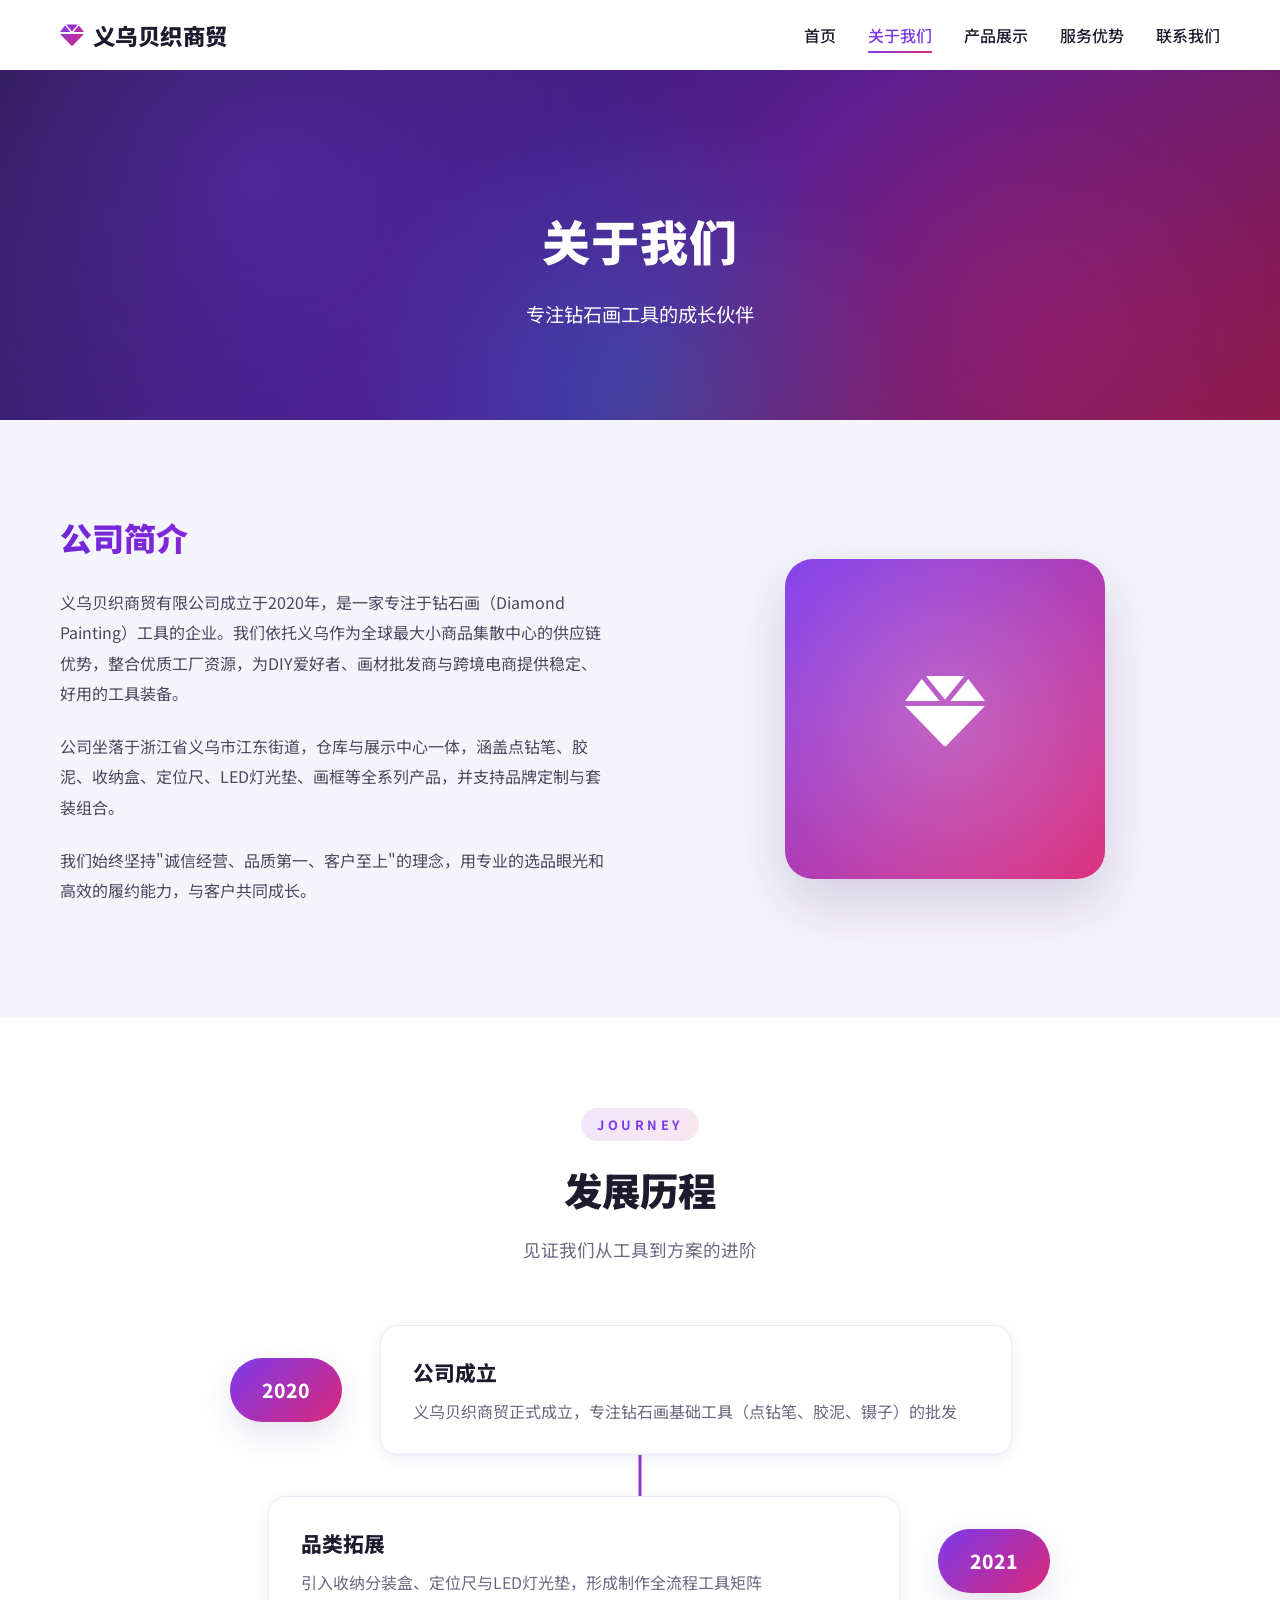
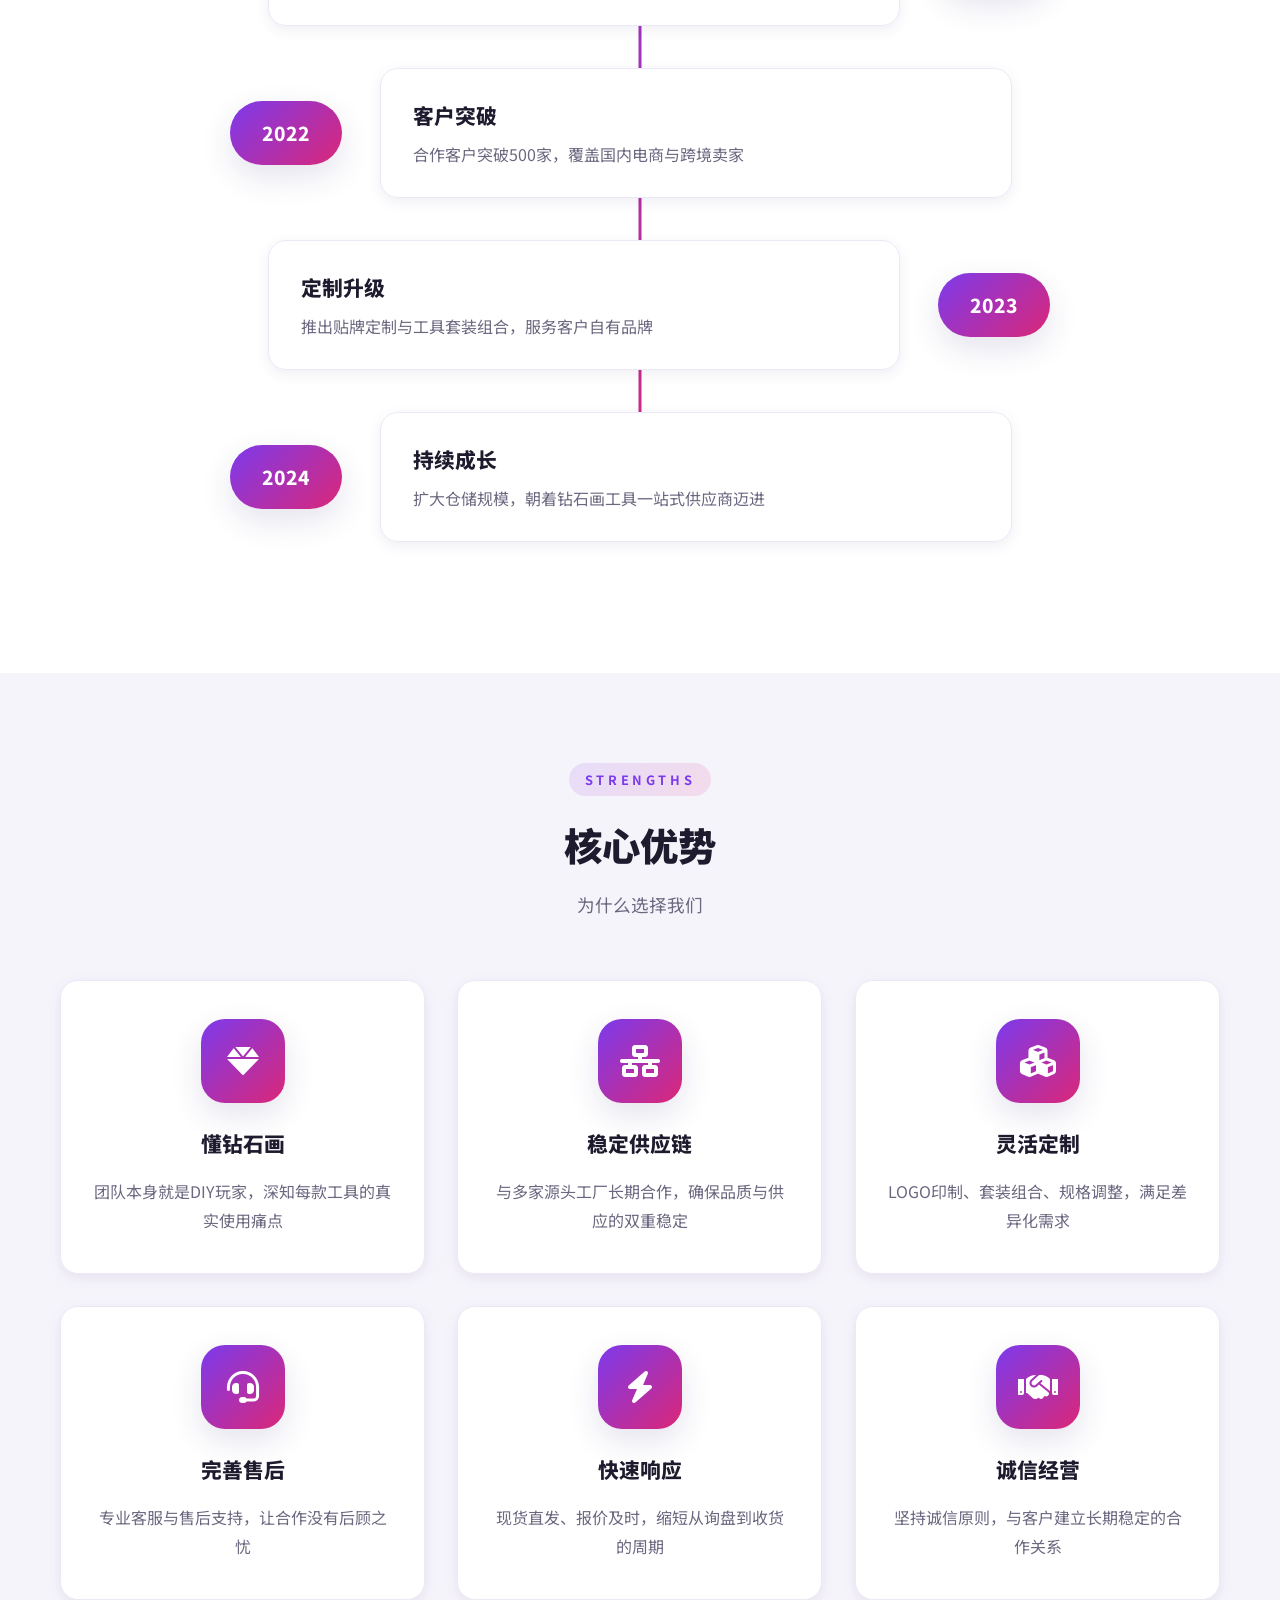
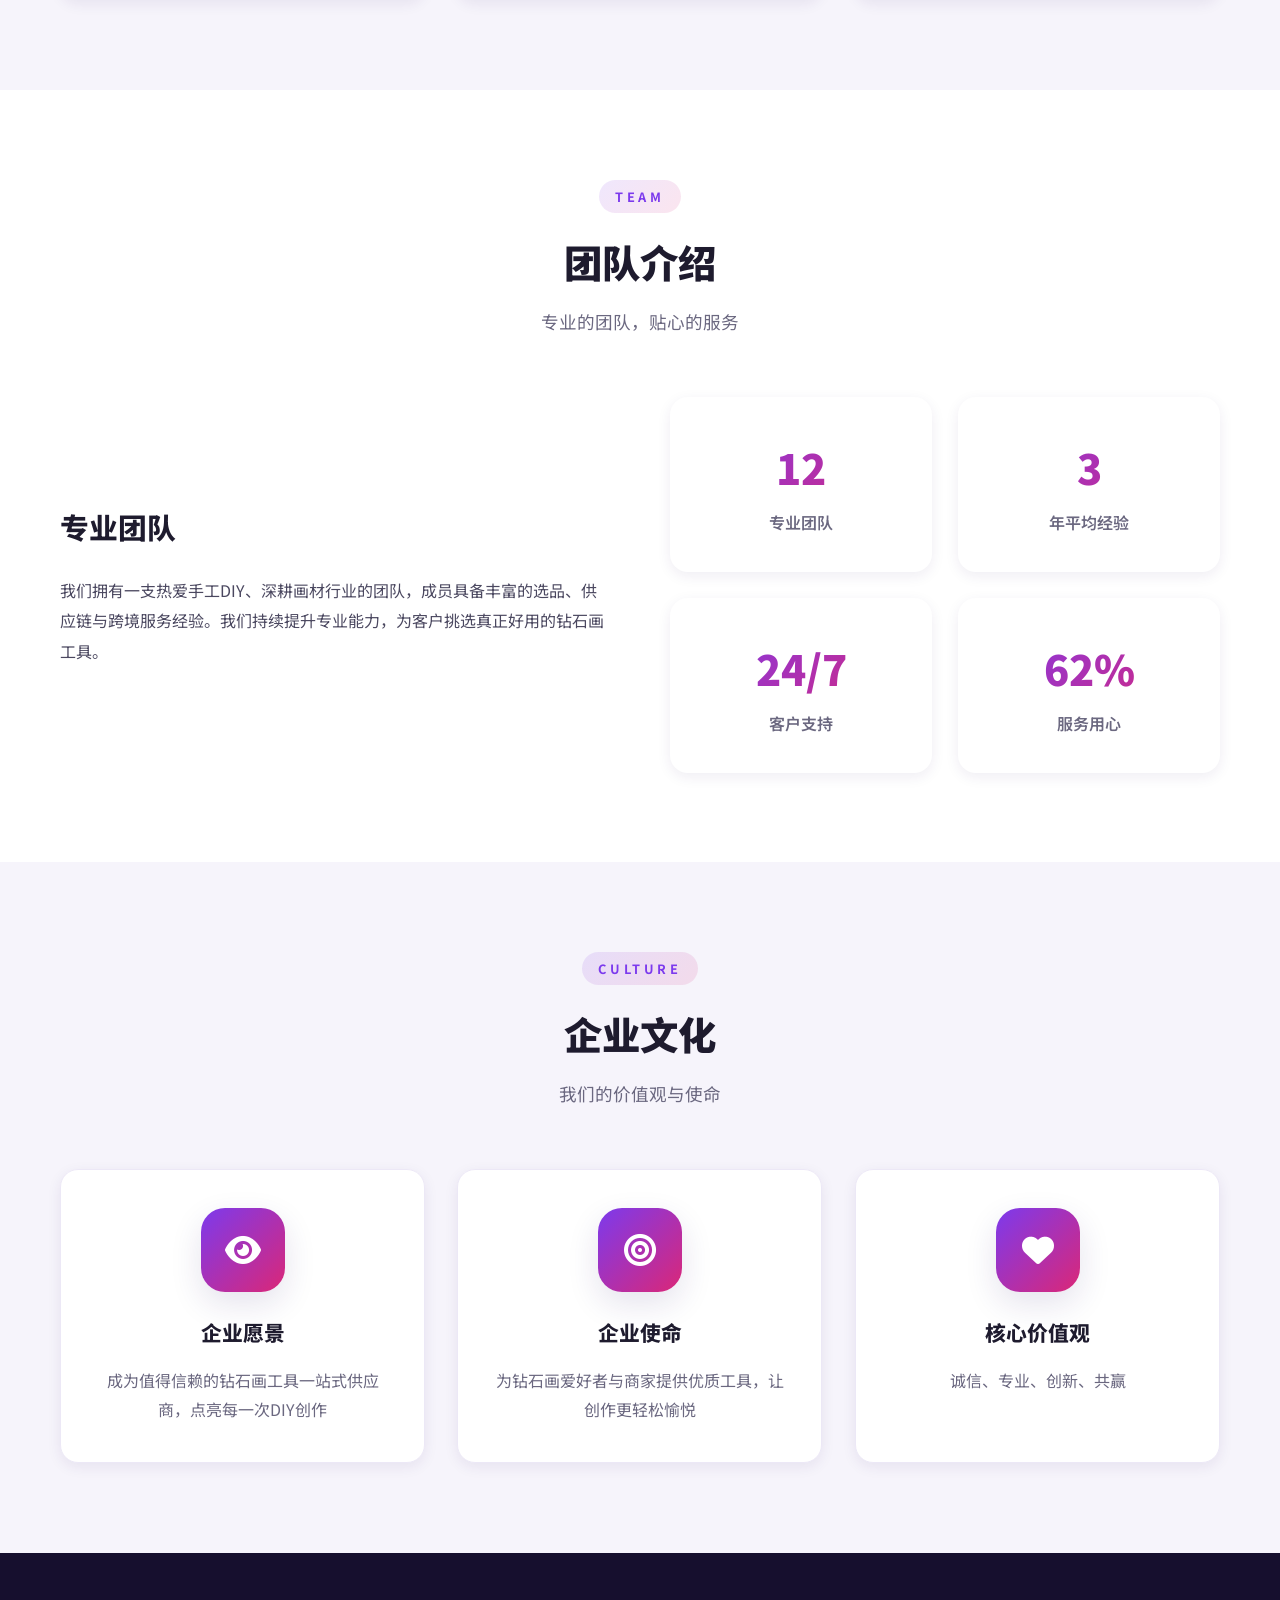
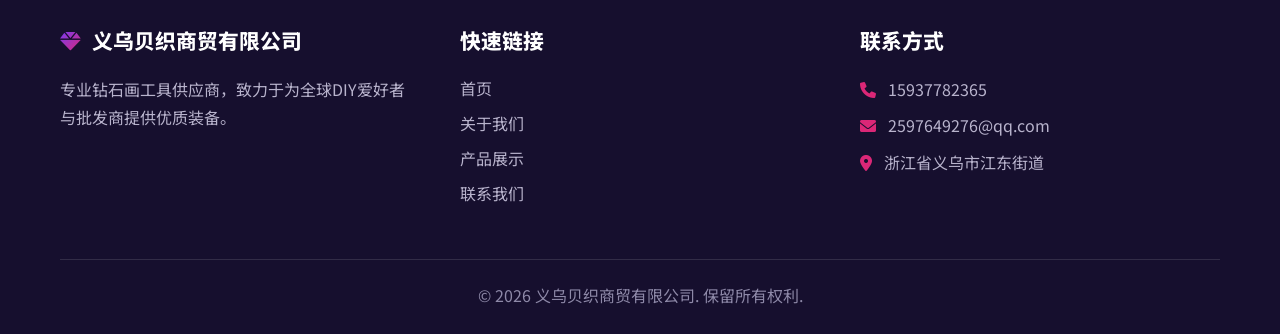
==== commit f22e1a47: "改版为钻石画工具官网：全新宝石质感UI与增强动效" ====
--- a/about.html
+++ b/about.html
@@ -5,7 +5,7 @@
     <meta name="viewport" content="width=device-width, initial-scale=1.0">
     <title>关于我们 - 义乌贝织商贸有限公司</title>
     <link rel="stylesheet" href="styles.css">
-    <link href="https://fonts.googleapis.com/css2?family=Noto+Sans+SC:wght@300;400;500;700&display=swap" rel="stylesheet">
+    <link href="https://fonts.googleapis.com/css2?family=Noto+Sans+SC:wght@300;400;500;700;900&family=Playfair+Display:wght@700;900&display=swap" rel="stylesheet">
     <link rel="stylesheet" href="https://cdnjs.cloudflare.com/ajax/libs/font-awesome/6.0.0/css/all.min.css">
 </head>
 <body>
@@ -13,6 +13,7 @@
     <nav class="navbar">
         <div class="nav-container">
             <div class="nav-logo">
+                <i class="fas fa-gem logo-gem"></i>
                 <h2>义乌贝织商贸</h2>
             </div>
             <ul class="nav-menu">
@@ -42,9 +43,10 @@
 
     <!-- 页面标题 -->
     <section class="page-header">
-        <div class="container">
-            <h1>关于我们</h1>
-            <p>专业的纺织品贸易服务商</p>
+        <div class="page-header-bg"></div>
+        <div class="container">
+            <h1 class="reveal">关于我们</h1>
+            <p class="reveal" data-delay="100">专注钻石画工具的成长伙伴</p>
         </div>
     </section>
 
@@ -53,14 +55,14 @@
         <div class="container">
             <div class="about-content">
                 <div class="about-text">
-                    <h2>公司简介</h2>
-                    <p>义乌贝织商贸有限公司成立于2020年，是一家专注于纺织品贸易的专业公司。我们致力于为客户提供优质的纺织品解决方案，涵盖服装面料、家纺用品、工业用布等多个领域。</p>
-                    <p>公司总部位于浙江省义乌市国际商贸城，依托义乌作为全球最大的小商品集散中心的优势，我们拥有丰富的供应链资源和广阔的市场网络。</p>
-                    <p>我们始终坚持"诚信经营、质量第一、客户至上"的经营理念，通过专业的服务团队和严格的质量管理体系，为客户提供优质的产品和贴心的服务。</p>
+                    <h2 class="gradient-text">公司简介</h2>
+                    <p>义乌贝织商贸有限公司成立于2020年，是一家专注于钻石画（Diamond Painting）工具的企业。我们依托义乌作为全球最大小商品集散中心的供应链优势，整合优质工厂资源，为DIY爱好者、画材批发商与跨境电商提供稳定、好用的工具装备。</p>
+                    <p>公司坐落于浙江省义乌市江东街道，仓库与展示中心一体，涵盖点钻笔、胶泥、收纳盒、定位尺、LED灯光垫、画框等全系列产品，并支持品牌定制与套装组合。</p>
+                    <p>我们始终坚持"诚信经营、品质第一、客户至上"的理念，用专业的选品眼光和高效的履约能力，与客户共同成长。</p>
                 </div>
                 <div class="about-image">
                     <div class="image-placeholder">
-                        <i class="fas fa-building"></i>
+                        <i class="fas fa-gem"></i>
                     </div>
                 </div>
             </div>
@@ -70,44 +72,45 @@
     <!-- 发展历程 -->
     <section class="timeline">
         <div class="container">
-            <div class="section-header">
+            <div class="section-header reveal">
+                <span class="eyebrow">JOURNEY</span>
                 <h2>发展历程</h2>
-                <p>见证我们的成长历程</p>
+                <p>见证我们从工具到方案的进阶</p>
             </div>
             <div class="timeline-content">
-                <div class="timeline-item">
+                <div class="timeline-item reveal" data-delay="0">
                     <div class="timeline-year">2020</div>
                     <div class="timeline-content">
                         <h3>公司成立</h3>
-                        <p>义乌贝织商贸有限公司正式成立，开始专注于纺织品贸易业务</p>
-                    </div>
-                </div>
-                <div class="timeline-item">
+                        <p>义乌贝织商贸正式成立，专注钻石画基础工具（点钻笔、胶泥、镊子）的批发</p>
+                    </div>
+                </div>
+                <div class="timeline-item reveal" data-delay="100">
                     <div class="timeline-year">2021</div>
                     <div class="timeline-content">
-                        <h3>业务扩展</h3>
-                        <p>成功拓展家纺用品和工业用布业务，产品线更加丰富</p>
-                    </div>
-                </div>
-                <div class="timeline-item">
+                        <h3>品类拓展</h3>
+                        <p>引入收纳分装盒、定位尺与LED灯光垫，形成制作全流程工具矩阵</p>
+                    </div>
+                </div>
+                <div class="timeline-item reveal" data-delay="200">
                     <div class="timeline-year">2022</div>
                     <div class="timeline-content">
                         <h3>客户突破</h3>
-                        <p>合作客户数量突破300家，建立了稳定的客户关系网络</p>
-                    </div>
-                </div>
-                <div class="timeline-item">
+                        <p>合作客户突破500家，覆盖国内电商与跨境卖家</p>
+                    </div>
+                </div>
+                <div class="timeline-item reveal" data-delay="300">
                     <div class="timeline-year">2023</div>
                     <div class="timeline-content">
-                        <h3>服务升级</h3>
-                        <p>推出定制化服务，为客户提供个性化解决方案</p>
-                    </div>
-                </div>
-                <div class="timeline-item">
+                        <h3>定制升级</h3>
+                        <p>推出贴牌定制与工具套装组合，服务客户自有品牌</p>
+                    </div>
+                </div>
+                <div class="timeline-item reveal" data-delay="400">
                     <div class="timeline-year">2024</div>
                     <div class="timeline-content">
-                        <h3>持续发展</h3>
-                        <p>继续扩大业务规模，致力于成为行业领先的纺织品贸易服务商</p>
+                        <h3>持续成长</h3>
+                        <p>扩大仓储规模，朝着钻石画工具一站式供应商迈进</p>
                     </div>
                 </div>
             </div>
@@ -117,52 +120,53 @@
     <!-- 核心优势 -->
     <section class="advantages">
         <div class="container">
-            <div class="section-header">
+            <div class="section-header reveal">
+                <span class="eyebrow">STRENGTHS</span>
                 <h2>核心优势</h2>
                 <p>为什么选择我们</p>
             </div>
             <div class="advantages-grid">
-                <div class="advantage-item">
-                    <div class="advantage-icon">
-                        <i class="fas fa-award"></i>
-                    </div>
-                    <h3>丰富的行业经验</h3>
-                    <p>拥有3年以上的纺织品贸易经验，深入了解行业动态和客户需求</p>
-                </div>
-                <div class="advantage-item">
+                <div class="advantage-item reveal" data-delay="0">
+                    <div class="advantage-icon">
+                        <i class="fas fa-gem"></i>
+                    </div>
+                    <h3>懂钻石画</h3>
+                    <p>团队本身就是DIY玩家，深知每款工具的真实使用痛点</p>
+                </div>
+                <div class="advantage-item reveal" data-delay="100">
                     <div class="advantage-icon">
                         <i class="fas fa-network-wired"></i>
                     </div>
-                    <h3>稳定的供应链</h3>
-                    <p>与多家优质供应商建立长期合作关系，确保产品质量和供应稳定性</p>
-                </div>
-                <div class="advantage-item">
-                    <div class="advantage-icon">
-                        <i class="fas fa-cogs"></i>
-                    </div>
-                    <h3>灵活的定制服务</h3>
-                    <p>根据客户需求提供个性化定制服务，满足特殊需求</p>
-                </div>
-                <div class="advantage-item">
+                    <h3>稳定供应链</h3>
+                    <p>与多家源头工厂长期合作，确保品质与供应的双重稳定</p>
+                </div>
+                <div class="advantage-item reveal" data-delay="200">
+                    <div class="advantage-icon">
+                        <i class="fas fa-cubes"></i>
+                    </div>
+                    <h3>灵活定制</h3>
+                    <p>LOGO印制、套装组合、规格调整，满足差异化需求</p>
+                </div>
+                <div class="advantage-item reveal" data-delay="300">
                     <div class="advantage-icon">
                         <i class="fas fa-headset"></i>
                     </div>
-                    <h3>完善的售后服务</h3>
-                    <p>提供专业的技术支持和售后服务，确保客户满意度</p>
-                </div>
-                <div class="advantage-item">
-                    <div class="advantage-icon">
-                        <i class="fas fa-shipping-fast"></i>
-                    </div>
-                    <h3>快速响应能力</h3>
-                    <p>快速响应客户需求，提供及时的产品交付和服务支持</p>
-                </div>
-                <div class="advantage-item">
+                    <h3>完善售后</h3>
+                    <p>专业客服与售后支持，让合作没有后顾之忧</p>
+                </div>
+                <div class="advantage-item reveal" data-delay="400">
+                    <div class="advantage-icon">
+                        <i class="fas fa-bolt"></i>
+                    </div>
+                    <h3>快速响应</h3>
+                    <p>现货直发、报价及时，缩短从询盘到收货的周期</p>
+                </div>
+                <div class="advantage-item reveal" data-delay="500">
                     <div class="advantage-icon">
                         <i class="fas fa-handshake"></i>
                     </div>
                     <h3>诚信经营</h3>
-                    <p>始终坚持诚信经营原则，建立长期稳定的合作关系</p>
+                    <p>坚持诚信原则，与客户建立长期稳定的合作关系</p>
                 </div>
             </div>
         </div>
@@ -171,31 +175,32 @@
     <!-- 团队介绍 -->
     <section class="team">
         <div class="container">
-            <div class="section-header">
+            <div class="section-header reveal">
+                <span class="eyebrow">TEAM</span>
                 <h2>团队介绍</h2>
-                <p>专业的团队，优质的服务</p>
+                <p>专业的团队，贴心的服务</p>
             </div>
             <div class="team-content">
                 <div class="team-intro">
                     <h3>专业团队</h3>
-                    <p>我们拥有一支专业的纺织品贸易团队，团队成员均具有丰富的行业经验和专业知识。我们致力于为客户提供最优质的产品和服务，通过持续的学习和创新，不断提升我们的专业能力。</p>
+                    <p>我们拥有一支热爱手工DIY、深耕画材行业的团队，成员具备丰富的选品、供应链与跨境服务经验。我们持续提升专业能力，为客户挑选真正好用的钻石画工具。</p>
                 </div>
                 <div class="team-stats">
-                    <div class="stat-item">
-                        <h3>15+</h3>
+                    <div class="stat-item reveal" data-delay="0">
+                        <h3 data-count="20">0</h3>
                         <p>专业团队</p>
                     </div>
-                    <div class="stat-item">
-                        <h3>5+</h3>
+                    <div class="stat-item reveal" data-delay="100">
+                        <h3 data-count="5">0</h3>
                         <p>年平均经验</p>
                     </div>
-                    <div class="stat-item">
+                    <div class="stat-item reveal" data-delay="200">
                         <h3>24/7</h3>
                         <p>客户支持</p>
                     </div>
-                    <div class="stat-item">
-                        <h3>100%</h3>
-                        <p>专业认证</p>
+                    <div class="stat-item reveal" data-delay="300">
+                        <h3 data-count="100" data-suffix="%">0</h3>
+                        <p>服务用心</p>
                     </div>
                 </div>
             </div>
@@ -205,26 +210,27 @@
     <!-- 企业文化 -->
     <section class="culture">
         <div class="container">
-            <div class="section-header">
+            <div class="section-header reveal">
+                <span class="eyebrow">CULTURE</span>
                 <h2>企业文化</h2>
-                <p>我们的价值观和使命</p>
+                <p>我们的价值观与使命</p>
             </div>
             <div class="culture-grid">
-                <div class="culture-item">
+                <div class="culture-item reveal" data-delay="0">
                     <div class="culture-icon">
                         <i class="fas fa-eye"></i>
                     </div>
                     <h3>企业愿景</h3>
-                    <p>成为行业领先的纺织品贸易服务商，为客户创造更大的价值</p>
-                </div>
-                <div class="culture-item">
+                    <p>成为值得信赖的钻石画工具一站式供应商，点亮每一次DIY创作</p>
+                </div>
+                <div class="culture-item reveal" data-delay="100">
                     <div class="culture-icon">
                         <i class="fas fa-bullseye"></i>
                     </div>
                     <h3>企业使命</h3>
-                    <p>为客户提供优质的纺织品解决方案，推动行业健康发展</p>
-                </div>
-                <div class="culture-item">
+                    <p>为钻石画爱好者与商家提供优质工具，让创作更轻松愉悦</p>
+                </div>
+                <div class="culture-item reveal" data-delay="200">
                     <div class="culture-icon">
                         <i class="fas fa-heart"></i>
                     </div>
@@ -240,8 +246,8 @@
         <div class="container">
             <div class="footer-content">
                 <div class="footer-section">
-                    <h3>义乌贝织商贸有限公司</h3>
-                    <p>专业的纺织品贸易服务商，致力于为客户提供优质的产品和服务。</p>
+                    <h3><i class="fas fa-gem"></i> 义乌贝织商贸有限公司</h3>
+                    <p>专业钻石画工具供应商，致力于为全球DIY爱好者与批发商提供优质装备。</p>
                 </div>
                 <div class="footer-section">
                     <h3>快速链接</h3>
@@ -256,15 +262,15 @@
                     <h3>联系方式</h3>
                     <p><i class="fas fa-phone"></i> 15937782365</p>
                     <p><i class="fas fa-envelope"></i> 2597649276@qq.com</p>
-                    <p><i class="fas fa-map-marker-alt"></i> 浙江省义乌市国际商贸城</p>
+                    <p><i class="fas fa-map-marker-alt"></i> 浙江省义乌市江东街道</p>
                 </div>
             </div>
             <div class="footer-bottom">
-                <p>&copy; 2024 义乌贝织商贸有限公司. 保留所有权利.</p>
+                <p>&copy; 2026 义乌贝织商贸有限公司. 保留所有权利.</p>
             </div>
         </div>
     </footer>
 
     <script src="script.js"></script>
 </body>
-</html> +</html>
--- a/styles.css
+++ b/styles.css
@@ -1,3 +1,27 @@
+/* ===================================================================
+   义乌贝织商贸 · 钻石画工具官网  —  宝石质感主题 + 动效增强
+   =================================================================== */
+
+:root {
+    --violet: #7c3aed;
+    --violet-dark: #5b21b6;
+    --fuchsia: #db2777;
+    --cyan: #06b6d4;
+    --gold: #f59e0b;
+    --ink: #1e1b2e;
+    --muted: #6b6880;
+    --bg: #ffffff;
+    --bg-soft: #f6f4fb;
+    --line: #ece8f6;
+    --brand-gradient: linear-gradient(135deg, #7c3aed 0%, #db2777 100%);
+    --brand-gradient-2: linear-gradient(120deg, #6d28d9, #c026d3 45%, #06b6d4);
+    --shadow-sm: 0 4px 14px rgba(45, 27, 105, 0.08);
+    --shadow-md: 0 12px 32px rgba(45, 27, 105, 0.12);
+    --shadow-lg: 0 24px 60px rgba(45, 27, 105, 0.18);
+    --radius: 18px;
+    --ease: cubic-bezier(.2, .7, .3, 1);
+}
+
 /* 全局样式 */
 * {
     margin: 0;
@@ -5,11 +29,16 @@
     box-sizing: border-box;
 }
 
+html {
+    scroll-behavior: smooth;
+}
+
 body {
     font-family: 'Noto Sans SC', sans-serif;
-    line-height: 1.6;
-    color: #333;
+    line-height: 1.7;
+    color: var(--ink);
     overflow-x: hidden;
+    background: var(--bg);
 }
 
 .container {
@@ -18,16 +47,66 @@
     padding: 0 20px;
 }
 
-/* 导航栏 */
+a {
+    color: inherit;
+}
+
+/* 进入动画基类 */
+.reveal {
+    opacity: 0;
+    transform: translateY(40px);
+    transition: opacity .8s var(--ease), transform .8s var(--ease);
+    will-change: opacity, transform;
+}
+
+.reveal.visible {
+    opacity: 1;
+    transform: none;
+}
+
+/* 小标题装饰 */
+.eyebrow {
+    display: inline-block;
+    font-size: .8rem;
+    letter-spacing: .28em;
+    font-weight: 700;
+    color: var(--violet);
+    background: linear-gradient(135deg, rgba(124, 58, 237, .12), rgba(219, 39, 119, .12));
+    padding: .35rem 1rem;
+    border-radius: 50px;
+    margin-bottom: 1rem;
+}
+
+/* 渐变文字 */
+.gradient-text {
+    background: var(--brand-gradient-2);
+    -webkit-background-clip: text;
+    background-clip: text;
+    -webkit-text-fill-color: transparent;
+    background-size: 200% auto;
+    animation: gradientShift 6s linear infinite;
+}
+
+@keyframes gradientShift {
+    to { background-position: 200% center; }
+}
+
+/* ============================ 导航栏 ============================ */
 .navbar {
     position: fixed;
     top: 0;
     width: 100%;
-    background: rgba(255, 255, 255, 0.95);
-    backdrop-filter: blur(10px);
+    background: rgba(255, 255, 255, 0.85);
+    backdrop-filter: blur(14px);
     z-index: 1000;
     padding: 1rem 0;
-    transition: all 0.3s ease;
+    transition: padding .35s var(--ease), background .35s var(--ease), box-shadow .35s var(--ease);
+}
+
+.navbar.scrolled {
+    padding: .55rem 0;
+    background: rgba(255, 255, 255, 0.95);
+    box-shadow: var(--shadow-sm);
 }
 
 .nav-container {
@@ -39,10 +118,32 @@
     align-items: center;
 }
 
+.nav-logo {
+    display: flex;
+    align-items: center;
+    gap: .55rem;
+}
+
+.logo-gem {
+    font-size: 1.5rem;
+    background: var(--brand-gradient);
+    -webkit-background-clip: text;
+    background-clip: text;
+    -webkit-text-fill-color: transparent;
+    animation: spinGem 8s linear infinite;
+}
+
+@keyframes spinGem {
+    0% { transform: rotate(0) scale(1); }
+    50% { transform: rotate(180deg) scale(1.12); }
+    100% { transform: rotate(360deg) scale(1); }
+}
+
 .nav-logo h2 {
-    color: #2c3e50;
-    font-weight: 700;
-    font-size: 1.5rem;
+    color: var(--ink);
+    font-weight: 900;
+    font-size: 1.4rem;
+    letter-spacing: .02em;
 }
 
 .nav-menu {
@@ -53,15 +154,16 @@
 
 .nav-link {
     text-decoration: none;
-    color: #2c3e50;
+    color: var(--ink);
     font-weight: 500;
-    transition: color 0.3s ease;
+    transition: color .3s ease;
     position: relative;
+    padding: .3rem 0;
 }
 
 .nav-link:hover,
 .nav-link.active {
-    color: #3498db;
+    color: var(--violet);
 }
 
 .nav-link::after {
@@ -69,10 +171,11 @@
     position: absolute;
     width: 0;
     height: 2px;
-    bottom: -5px;
+    bottom: -2px;
     left: 0;
-    background-color: #3498db;
-    transition: width 0.3s ease;
+    background: var(--brand-gradient);
+    border-radius: 2px;
+    transition: width .35s var(--ease);
 }
 
 .nav-link:hover::after,
@@ -87,144 +190,269 @@
 }
 
 .bar {
-    width: 25px;
+    width: 26px;
     height: 3px;
-    background-color: #2c3e50;
+    background-color: var(--ink);
     margin: 3px 0;
-    transition: 0.3s;
-}
-
-/* 页面标题 */
+    border-radius: 3px;
+    transition: .35s var(--ease);
+}
+
+/* ============================ 页面标题 ============================ */
 .page-header {
-    background: linear-gradient(135deg, #667eea 0%, #764ba2 100%);
+    position: relative;
+    background: linear-gradient(135deg, #2a1a4a 0%, #4c1d95 55%, #831843 100%);
     color: white;
     text-align: center;
-    padding: 120px 0 80px;
-    margin-top: 80px;
+    padding: 130px 0 90px;
+    margin-top: 70px;
+    overflow: hidden;
+}
+
+.page-header-bg {
+    position: absolute;
+    inset: 0;
+    background-image:
+        radial-gradient(circle at 20% 30%, rgba(124, 58, 237, .35), transparent 45%),
+        radial-gradient(circle at 80% 70%, rgba(219, 39, 119, .3), transparent 45%),
+        radial-gradient(circle at 50% 90%, rgba(6, 182, 212, .25), transparent 40%);
+    animation: bgFloat 12s ease-in-out infinite alternate;
+}
+
+@keyframes bgFloat {
+    to { transform: scale(1.15) translateY(-20px); }
+}
+
+.page-header .container {
+    position: relative;
+    z-index: 2;
 }
 
 .page-header h1 {
     font-size: 3rem;
-    font-weight: 700;
+    font-weight: 900;
     margin-bottom: 1rem;
+    letter-spacing: .02em;
 }
 
 .page-header p {
     font-size: 1.2rem;
-    opacity: 0.9;
-}
-
-/* 主页横幅 */
+    opacity: .9;
+}
+
+/* ============================ 主页横幅 ============================ */
 .hero {
-    height: 100vh;
+    position: relative;
+    min-height: 100vh;
     display: flex;
     align-items: center;
-    position: relative;
-    background: linear-gradient(135deg, #667eea 0%, #764ba2 100%);
+    justify-content: center;
+    background: linear-gradient(135deg, #1d1140 0%, #3b1466 50%, #7a1750 100%);
     overflow: hidden;
-    margin-top: 80px;
+    margin-top: 70px;
+    text-align: center;
+}
+
+.hero-bg {
+    position: absolute;
+    inset: 0;
+    z-index: 1;
+}
+
+.blob {
+    position: absolute;
+    border-radius: 50%;
+    filter: blur(60px);
+    opacity: .55;
+    animation: blobMove 16s ease-in-out infinite alternate;
+}
+
+.blob-1 {
+    width: 420px;
+    height: 420px;
+    background: radial-gradient(circle, #a855f7, transparent 70%);
+    top: -80px;
+    left: -60px;
+}
+
+.blob-2 {
+    width: 380px;
+    height: 380px;
+    background: radial-gradient(circle, #ec4899, transparent 70%);
+    bottom: -100px;
+    right: -40px;
+    animation-delay: -5s;
+}
+
+.blob-3 {
+    width: 320px;
+    height: 320px;
+    background: radial-gradient(circle, #22d3ee, transparent 70%);
+    top: 40%;
+    left: 55%;
+    animation-delay: -9s;
+}
+
+@keyframes blobMove {
+    0% { transform: translate(0, 0) scale(1); }
+    100% { transform: translate(40px, -30px) scale(1.15); }
+}
+
+.hero-particles {
+    position: absolute;
+    inset: 0;
+    overflow: hidden;
+}
+
+.particle {
+    position: absolute;
+    bottom: -20px;
+    width: 8px;
+    height: 8px;
+    background: linear-gradient(135deg, #fff, #f0abfc);
+    clip-path: polygon(50% 0, 100% 50%, 50% 100%, 0 50%);
+    opacity: 0;
+    animation: floatUp linear infinite;
+}
+
+@keyframes floatUp {
+    0% { transform: translateY(0) rotate(0); opacity: 0; }
+    10% { opacity: .9; }
+    90% { opacity: .7; }
+    100% { transform: translateY(-105vh) rotate(360deg); opacity: 0; }
 }
 
 .hero-content {
     position: relative;
     z-index: 2;
-    text-align: center;
-    color: white;
-    max-width: 800px;
-    margin: 0 auto;
+    max-width: 860px;
     padding: 0 20px;
+    color: white;
+}
+
+.hero-badge {
+    display: inline-block;
+    padding: .5rem 1.3rem;
+    border: 1px solid rgba(255, 255, 255, .35);
+    border-radius: 50px;
+    font-size: .9rem;
+    letter-spacing: .08em;
+    margin-bottom: 1.6rem;
+    background: rgba(255, 255, 255, .08);
+    backdrop-filter: blur(6px);
+    box-shadow: 0 0 24px rgba(232, 121, 249, .35);
 }
 
 .hero-content h1 {
-    font-size: 3.5rem;
-    font-weight: 700;
-    margin-bottom: 1rem;
-    animation: fadeInUp 1s ease;
+    font-size: clamp(2.4rem, 6vw, 4rem);
+    font-weight: 900;
+    line-height: 1.15;
+    margin-bottom: 1.2rem;
+    text-shadow: 0 6px 30px rgba(0, 0, 0, .35);
 }
 
 .hero-content p {
-    font-size: 1.2rem;
-    margin-bottom: 2rem;
-    opacity: 0.9;
-    animation: fadeInUp 1s ease 0.2s both;
+    font-size: clamp(1rem, 2.2vw, 1.25rem);
+    margin-bottom: 2.2rem;
+    opacity: .92;
 }
 
 .hero-buttons {
     display: flex;
     gap: 1rem;
     justify-content: center;
-    animation: fadeInUp 1s ease 0.4s both;
-}
-
+    flex-wrap: wrap;
+}
+
+.scroll-indicator {
+    position: absolute;
+    bottom: 34px;
+    left: 50%;
+    transform: translateX(-50%);
+    z-index: 2;
+    width: 26px;
+    height: 44px;
+    border: 2px solid rgba(255, 255, 255, .5);
+    border-radius: 20px;
+}
+
+.scroll-indicator span {
+    position: absolute;
+    top: 8px;
+    left: 50%;
+    width: 4px;
+    height: 8px;
+    margin-left: -2px;
+    background: white;
+    border-radius: 2px;
+    animation: scrollDot 1.8s var(--ease) infinite;
+}
+
+@keyframes scrollDot {
+    0% { transform: translateY(0); opacity: 1; }
+    70% { transform: translateY(18px); opacity: 0; }
+    100% { transform: translateY(0); opacity: 0; }
+}
+
+/* ============================ 按钮 ============================ */
 .btn {
-    padding: 12px 30px;
+    padding: 13px 32px;
     border: none;
     border-radius: 50px;
     text-decoration: none;
-    font-weight: 500;
-    transition: all 0.3s ease;
+    font-weight: 600;
+    font-size: 1rem;
+    transition: transform .3s var(--ease), box-shadow .3s var(--ease), background .3s var(--ease), color .3s var(--ease);
     cursor: pointer;
     display: inline-block;
+    position: relative;
 }
 
 .btn-primary {
-    background: #3498db;
-    color: white;
+    background: var(--brand-gradient);
+    color: white;
+    box-shadow: 0 10px 24px rgba(124, 58, 237, .35);
 }
 
 .btn-primary:hover {
-    background: #2980b9;
-    transform: translateY(-2px);
-    box-shadow: 0 10px 20px rgba(52, 152, 219, 0.3);
+    transform: translateY(-3px);
+    box-shadow: 0 16px 34px rgba(219, 39, 119, .45);
 }
 
 .btn-secondary {
     background: transparent;
     color: white;
-    border: 2px solid white;
+    border: 2px solid rgba(255, 255, 255, .7);
 }
 
 .btn-secondary:hover {
-    background: white;
-    color: #2c3e50;
-    transform: translateY(-2px);
+    background: rgba(255, 255, 255, .12);
+    border-color: white;
+    transform: translateY(-3px);
 }
 
 .btn-outline {
     background: transparent;
-    color: #3498db;
-    border: 2px solid #3498db;
+    color: var(--violet);
+    border: 2px solid var(--violet);
     margin-top: 1rem;
 }
 
 .btn-outline:hover {
-    background: #3498db;
-    color: white;
-    transform: translateY(-2px);
-}
-
-.hero-image {
-    position: absolute;
-    top: 0;
-    right: 0;
-    width: 50%;
-    height: 100%;
-    background: url('data:image/svg+xml,<svg xmlns="http://www.w3.org/2000/svg" viewBox="0 0 100 100"><defs><pattern id="grain" width="100" height="100" patternUnits="userSpaceOnUse"><circle cx="50" cy="50" r="1" fill="white" opacity="0.1"/></pattern></defs><rect width="100" height="100" fill="url(%23grain)"/></svg>');
-    opacity: 0.1;
-}
-
-.hero-overlay {
-    position: absolute;
-    top: 0;
-    left: 0;
-    width: 100%;
-    height: 100%;
-    background: linear-gradient(45deg, rgba(52, 152, 219, 0.3), rgba(155, 89, 182, 0.3));
-}
-
-/* 章节通用样式 */
+    background: var(--brand-gradient);
+    color: white;
+    border-color: transparent;
+    transform: translateY(-3px);
+    box-shadow: var(--shadow-md);
+}
+
+.text-center {
+    text-align: center;
+}
+
+/* ============================ 章节通用 ============================ */
 section {
-    padding: 80px 0;
+    padding: 90px 0;
 }
 
 .section-header {
@@ -233,22 +461,22 @@
 }
 
 .section-header h2 {
-    font-size: 2.5rem;
-    color: #2c3e50;
-    margin-bottom: 1rem;
-    font-weight: 700;
+    font-size: 2.4rem;
+    color: var(--ink);
+    margin-bottom: .8rem;
+    font-weight: 900;
 }
 
 .section-header p {
     font-size: 1.1rem;
-    color: #7f8c8d;
+    color: var(--muted);
     max-width: 600px;
     margin: 0 auto;
 }
 
-/* 公司简介 */
+/* ============================ 公司简介 ============================ */
 .intro {
-    background: #f8f9fa;
+    background: var(--bg-soft);
 }
 
 .intro-content {
@@ -259,23 +487,22 @@
 }
 
 .intro-text h2 {
-    color: #2c3e50;
     font-size: 2rem;
-    margin-bottom: 1.5rem;
-    font-weight: 700;
+    margin-bottom: 1.4rem;
+    font-weight: 900;
 }
 
 .intro-text p {
-    margin-bottom: 2rem;
-    color: #555;
-    line-height: 1.8;
+    margin-bottom: 1.8rem;
+    color: #4b4860;
+    line-height: 1.9;
 }
 
 .intro-features {
     display: grid;
     grid-template-columns: repeat(3, 1fr);
-    gap: 2rem;
-    margin-top: 2rem;
+    gap: 1.6rem;
+    margin-top: 1.5rem;
 }
 
 .feature {
@@ -283,54 +510,83 @@
 }
 
 .feature i {
-    font-size: 2.5rem;
-    color: #3498db;
+    font-size: 2.4rem;
+    background: var(--brand-gradient);
+    -webkit-background-clip: text;
+    background-clip: text;
+    -webkit-text-fill-color: transparent;
     margin-bottom: 1rem;
+    display: inline-block;
+    transition: transform .4s var(--ease);
+}
+
+.feature:hover i {
+    transform: translateY(-6px) scale(1.1);
 }
 
 .feature h3 {
-    color: #2c3e50;
-    font-size: 1.2rem;
-    margin-bottom: 0.5rem;
+    color: var(--ink);
+    font-size: 1.15rem;
+    margin-bottom: .4rem;
+    font-weight: 700;
 }
 
 .feature p {
-    color: #7f8c8d;
-    font-size: 0.9rem;
+    color: var(--muted);
+    font-size: .9rem;
 }
 
 .intro-stats {
     display: grid;
     grid-template-columns: repeat(2, 1fr);
-    gap: 2rem;
+    gap: 1.6rem;
 }
 
 .stat-item {
     text-align: center;
-    padding: 2rem;
-    background: white;
-    border-radius: 10px;
-    box-shadow: 0 5px 15px rgba(0, 0, 0, 0.1);
-    transition: transform 0.3s ease;
+    padding: 2.2rem 1rem;
+    background: white;
+    border-radius: var(--radius);
+    box-shadow: var(--shadow-sm);
+    transition: transform .4s var(--ease), box-shadow .4s var(--ease);
+    position: relative;
+    overflow: hidden;
+}
+
+.stat-item::before {
+    content: '';
+    position: absolute;
+    inset: 0;
+    background: var(--brand-gradient);
+    opacity: 0;
+    transition: opacity .4s var(--ease);
 }
 
 .stat-item:hover {
-    transform: translateY(-5px);
-}
+    transform: translateY(-8px);
+    box-shadow: var(--shadow-lg);
+}
+
+.stat-item:hover::before { opacity: .06; }
 
 .stat-item h3 {
-    font-size: 2.5rem;
-    color: #3498db;
-    font-weight: 700;
-    margin-bottom: 0.5rem;
+    font-size: 2.6rem;
+    background: var(--brand-gradient);
+    -webkit-background-clip: text;
+    background-clip: text;
+    -webkit-text-fill-color: transparent;
+    font-weight: 900;
+    margin-bottom: .4rem;
+    position: relative;
 }
 
 .stat-item p {
-    color: #7f8c8d;
-    font-weight: 500;
-}
-
-/* 产品预览 */
+    color: var(--muted);
+    font-weight: 600;
+    position: relative;
+}
+
+/* ============================ 产品预览 ============================ */
 .products-preview {
     background: white;
 }
@@ -344,70 +600,90 @@
 
 .product-card {
     background: white;
-    padding: 2rem;
-    border-radius: 10px;
-    box-shadow: 0 5px 15px rgba(0, 0, 0, 0.1);
+    padding: 2.4rem 2rem;
+    border-radius: var(--radius);
+    box-shadow: var(--shadow-sm);
     text-align: center;
-    transition: transform 0.3s ease;
+    transition: transform .4s var(--ease), box-shadow .4s var(--ease);
+    position: relative;
+    overflow: hidden;
+    border: 1px solid var(--line);
+}
+
+.product-card::after {
+    content: '';
+    position: absolute;
+    top: -40%;
+    right: -40%;
+    width: 160px;
+    height: 160px;
+    background: radial-gradient(circle, rgba(124, 58, 237, .18), transparent 70%);
+    opacity: 0;
+    transition: opacity .4s var(--ease);
 }
 
 .product-card:hover {
-    transform: translateY(-5px);
-}
+    transform: translateY(-10px);
+    box-shadow: var(--shadow-lg);
+}
+
+.product-card:hover::after { opacity: 1; }
 
 .product-image {
-    width: 80px;
-    height: 80px;
-    background: linear-gradient(135deg, #667eea 0%, #764ba2 100%);
-    border-radius: 50%;
+    width: 84px;
+    height: 84px;
+    background: var(--brand-gradient);
+    border-radius: 24px;
     display: flex;
     align-items: center;
     justify-content: center;
     margin: 0 auto 1.5rem;
+    box-shadow: var(--shadow-md);
+    transition: transform .5s var(--ease);
+}
+
+.product-card:hover .product-image {
+    transform: rotate(-8deg) scale(1.08);
 }
 
 .product-image i {
-    font-size: 2rem;
+    font-size: 2.1rem;
     color: white;
 }
 
 .product-card h3 {
-    color: #2c3e50;
-    font-size: 1.5rem;
+    color: var(--ink);
+    font-size: 1.4rem;
     margin-bottom: 1rem;
-    font-weight: 600;
+    font-weight: 800;
 }
 
 .product-card p {
-    color: #7f8c8d;
+    color: var(--muted);
     margin-bottom: 1.5rem;
-    line-height: 1.6;
+    line-height: 1.8;
 }
 
 .product-features {
     display: flex;
     flex-wrap: wrap;
-    gap: 0.5rem;
+    gap: .5rem;
     justify-content: center;
     margin-top: 1rem;
 }
 
 .product-features span {
-    background: #e8f4fd;
-    color: #3498db;
-    padding: 0.3rem 0.8rem;
+    background: rgba(124, 58, 237, .1);
+    color: var(--violet);
+    padding: .3rem .85rem;
     border-radius: 20px;
-    font-size: 0.8rem;
-    font-weight: 500;
-}
-
-.text-center {
-    text-align: center;
-}
-
-/* 服务优势预览 */
+    font-size: .8rem;
+    font-weight: 600;
+}
+
+/* ============================ 服务优势预览 ============================ */
 .services-preview {
-    background: #f8f9fa;
+    background: var(--bg-soft);
 }
 
 .services-grid {
@@ -419,48 +695,51 @@
 
 .service-item {
     background: white;
-    padding: 2rem;
-    border-radius: 10px;
-    box-shadow: 0 5px 15px rgba(0, 0, 0, 0.1);
+    padding: 2.4rem 2rem;
+    border-radius: var(--radius);
+    box-shadow: var(--shadow-sm);
     text-align: center;
-    transition: transform 0.3s ease;
+    transition: transform .4s var(--ease), box-shadow .4s var(--ease);
+    border: 1px solid var(--line);
 }
 
 .service-item:hover {
-    transform: translateY(-5px);
+    transform: translateY(-10px);
+    box-shadow: var(--shadow-lg);
 }
 
 .service-icon {
-    width: 60px;
-    height: 60px;
-    background: linear-gradient(135deg, #667eea 0%, #764ba2 100%);
-    border-radius: 50%;
+    width: 68px;
+    height: 68px;
+    background: var(--brand-gradient);
+    border-radius: 20px;
     display: flex;
     align-items: center;
     justify-content: center;
-    margin: 0 auto 1.5rem;
+    margin: 0 auto 1.4rem;
+    box-shadow: var(--shadow-md);
 }
 
 .service-icon i {
-    font-size: 1.5rem;
+    font-size: 1.6rem;
     color: white;
 }
 
 .service-item h3 {
-    color: #2c3e50;
+    color: var(--ink);
     font-size: 1.3rem;
     margin-bottom: 1rem;
-    font-weight: 600;
+    font-weight: 800;
 }
 
 .service-item p {
-    color: #7f8c8d;
-    line-height: 1.6;
-}
-
-/* 关于我们页面样式 */
+    color: var(--muted);
+    line-height: 1.8;
+}
+
+/* ============================ 关于我们 ============================ */
 .about-intro {
-    background: #f8f9fa;
+    background: var(--bg-soft);
 }
 
 .about-content {
@@ -471,16 +750,15 @@
 }
 
 .about-text h2 {
-    color: #2c3e50;
     font-size: 2rem;
-    margin-bottom: 1.5rem;
-    font-weight: 700;
+    margin-bottom: 1.4rem;
+    font-weight: 900;
 }
 
 .about-text p {
-    margin-bottom: 1.5rem;
-    color: #555;
-    line-height: 1.8;
+    margin-bottom: 1.4rem;
+    color: #4b4860;
+    line-height: 1.9;
 }
 
 .about-image {
@@ -488,95 +766,129 @@
 }
 
 .image-placeholder {
-    width: 300px;
-    height: 300px;
-    background: linear-gradient(135deg, #667eea 0%, #764ba2 100%);
-    border-radius: 10px;
+    width: 320px;
+    height: 320px;
+    max-width: 100%;
+    background: var(--brand-gradient);
+    border-radius: 28px;
     display: flex;
     flex-direction: column;
     align-items: center;
     justify-content: center;
     color: white;
     margin: 0 auto;
+    box-shadow: var(--shadow-lg);
+    position: relative;
+    overflow: hidden;
+    animation: floatY 5s ease-in-out infinite;
+}
+
+.image-placeholder::before {
+    content: '';
+    position: absolute;
+    width: 200%;
+    height: 200%;
+    background: radial-gradient(circle, rgba(255, 255, 255, .25), transparent 60%);
+    top: -50%;
+    left: -50%;
+    animation: spin 14s linear infinite;
+}
+
+@keyframes floatY {
+    0%, 100% { transform: translateY(0); }
+    50% { transform: translateY(-14px); }
+}
+
+@keyframes spin {
+    to { transform: rotate(360deg); }
 }
 
 .image-placeholder i {
-    font-size: 4rem;
+    font-size: 5rem;
     margin-bottom: 1rem;
-}
-
-/* 时间线样式 */
+    position: relative;
+    z-index: 2;
+}
+
+/* ============================ 时间线 ============================ */
 .timeline {
     background: white;
 }
 
 .timeline-content {
     position: relative;
-    max-width: 800px;
+    max-width: 820px;
     margin: 0 auto;
 }
 
-.timeline-content::before {
+.timeline-content:not(.timeline-item .timeline-content)::before {
     content: '';
     position: absolute;
     left: 50%;
     top: 0;
     bottom: 0;
-    width: 2px;
-    background: #3498db;
+    width: 3px;
+    background: linear-gradient(to bottom, var(--violet), var(--fuchsia));
     transform: translateX(-50%);
+    border-radius: 3px;
 }
 
 .timeline-item {
     position: relative;
-    margin-bottom: 3rem;
+    margin-bottom: 2.6rem;
     display: flex;
     align-items: center;
 }
 
-.timeline-item:nth-child(odd) {
-    flex-direction: row;
-}
-
-.timeline-item:nth-child(even) {
-    flex-direction: row-reverse;
-}
+.timeline-item:nth-child(odd) { flex-direction: row; }
+.timeline-item:nth-child(even) { flex-direction: row-reverse; }
 
 .timeline-year {
-    background: #3498db;
+    background: var(--brand-gradient);
     color: white;
     padding: 1rem 2rem;
     border-radius: 50px;
-    font-weight: 700;
+    font-weight: 800;
     font-size: 1.2rem;
     position: relative;
     z-index: 2;
-}
-
-.timeline-content {
+    box-shadow: var(--shadow-md);
+    flex-shrink: 0;
+}
+
+.timeline-content-inner,
+.timeline-content .timeline-content {
     flex: 1;
-    padding: 2rem;
-    background: white;
-    border-radius: 10px;
-    box-shadow: 0 5px 15px rgba(0, 0, 0, 0.1);
-    margin: 0 2rem;
+    padding: 1.8rem 2rem;
+    background: white;
+    border-radius: var(--radius);
+    box-shadow: var(--shadow-sm);
+    margin: 0 2.4rem;
+    border: 1px solid var(--line);
+    transition: transform .4s var(--ease), box-shadow .4s var(--ease);
+}
+
+.timeline-content .timeline-content:hover {
+    transform: translateY(-4px);
+    box-shadow: var(--shadow-md);
 }
 
 .timeline-content h3 {
-    color: #2c3e50;
+    color: var(--ink);
     font-size: 1.3rem;
-    margin-bottom: 0.5rem;
-    font-weight: 600;
+    margin-bottom: .5rem;
+    font-weight: 800;
 }
 
 .timeline-content p {
-    color: #7f8c8d;
-    line-height: 1.6;
-}
-
-/* 核心优势 */
-.advantages {
-    background: #f8f9fa;
+    color: var(--muted);
+    line-height: 1.7;
+}
+
+/* ============================ 核心优势 / 产品优势 ============================ */
+.advantages,
+.product-advantages {
+    background: var(--bg-soft);
 }
 
 .advantages-grid {
@@ -587,26 +899,29 @@
 
 .advantage-item {
     background: white;
-    padding: 2rem;
-    border-radius: 10px;
-    box-shadow: 0 5px 15px rgba(0, 0, 0, 0.1);
+    padding: 2.4rem 2rem;
+    border-radius: var(--radius);
+    box-shadow: var(--shadow-sm);
     text-align: center;
-    transition: transform 0.3s ease;
+    transition: transform .4s var(--ease), box-shadow .4s var(--ease);
+    border: 1px solid var(--line);
 }
 
 .advantage-item:hover {
-    transform: translateY(-5px);
+    transform: translateY(-10px);
+    box-shadow: var(--shadow-lg);
 }
 
 .advantage-icon {
-    width: 80px;
-    height: 80px;
-    background: linear-gradient(135deg, #667eea 0%, #764ba2 100%);
-    border-radius: 50%;
+    width: 84px;
+    height: 84px;
+    background: var(--brand-gradient);
+    border-radius: 24px;
     display: flex;
     align-items: center;
     justify-content: center;
-    margin: 0 auto 1.5rem;
+    margin: 0 auto 1.4rem;
+    box-shadow: var(--shadow-md);
 }
 
 .advantage-icon i {
@@ -615,18 +930,18 @@
 }
 
 .advantage-item h3 {
-    color: #2c3e50;
+    color: var(--ink);
     font-size: 1.3rem;
     margin-bottom: 1rem;
-    font-weight: 600;
+    font-weight: 800;
 }
 
 .advantage-item p {
-    color: #7f8c8d;
-    line-height: 1.6;
-}
-
-/* 团队介绍 */
+    color: var(--muted);
+    line-height: 1.8;
+}
+
+/* ============================ 团队介绍 ============================ */
 .team {
     background: white;
 }
@@ -639,26 +954,26 @@
 }
 
 .team-intro h3 {
-    color: #2c3e50;
+    color: var(--ink);
     font-size: 1.8rem;
-    margin-bottom: 1.5rem;
-    font-weight: 600;
+    margin-bottom: 1.4rem;
+    font-weight: 800;
 }
 
 .team-intro p {
-    color: #555;
-    line-height: 1.8;
+    color: #4b4860;
+    line-height: 1.9;
 }
 
 .team-stats {
     display: grid;
     grid-template-columns: repeat(2, 1fr);
-    gap: 2rem;
-}
-
-/* 企业文化 */
+    gap: 1.6rem;
+}
+
+/* ============================ 企业文化 ============================ */
 .culture {
-    background: #f8f9fa;
+    background: var(--bg-soft);
 }
 
 .culture-grid {
@@ -669,26 +984,29 @@
 
 .culture-item {
     background: white;
-    padding: 2rem;
-    border-radius: 10px;
-    box-shadow: 0 5px 15px rgba(0, 0, 0, 0.1);
+    padding: 2.4rem 2rem;
+    border-radius: var(--radius);
+    box-shadow: var(--shadow-sm);
     text-align: center;
-    transition: transform 0.3s ease;
+    transition: transform .4s var(--ease), box-shadow .4s var(--ease);
+    border: 1px solid var(--line);
 }
 
 .culture-item:hover {
-    transform: translateY(-5px);
+    transform: translateY(-10px);
+    box-shadow: var(--shadow-lg);
 }
 
 .culture-icon {
-    width: 80px;
-    height: 80px;
-    background: linear-gradient(135deg, #667eea 0%, #764ba2 100%);
-    border-radius: 50%;
+    width: 84px;
+    height: 84px;
+    background: var(--brand-gradient);
+    border-radius: 24px;
     display: flex;
     align-items: center;
     justify-content: center;
-    margin: 0 auto 1.5rem;
+    margin: 0 auto 1.4rem;
+    box-shadow: var(--shadow-md);
 }
 
 .culture-icon i {
@@ -697,21 +1015,25 @@
 }
 
 .culture-item h3 {
-    color: #2c3e50;
+    color: var(--ink);
     font-size: 1.3rem;
     margin-bottom: 1rem;
-    font-weight: 600;
+    font-weight: 800;
 }
 
 .culture-item p {
-    color: #7f8c8d;
-    line-height: 1.6;
-}
-
-/* 产品页面样式 */
+    color: var(--muted);
+    line-height: 1.8;
+}
+
+/* ============================ 产品页面 ============================ */
 .product-nav {
-    background: #f8f9fa;
+    background: var(--bg-soft);
     padding: 2rem 0;
+    position: sticky;
+    top: 70px;
+    z-index: 900;
+    backdrop-filter: blur(10px);
 }
 
 .product-tabs {
@@ -724,19 +1046,22 @@
 .product-tab {
     padding: 1rem 2rem;
     background: white;
-    color: #2c3e50;
+    color: var(--ink);
     text-decoration: none;
     border-radius: 50px;
-    font-weight: 500;
-    transition: all 0.3s ease;
+    font-weight: 600;
+    transition: all .35s var(--ease);
     border: 2px solid transparent;
+    box-shadow: var(--shadow-sm);
 }
 
 .product-tab:hover,
 .product-tab.active {
-    background: #3498db;
-    color: white;
-    border-color: #3498db;
+    background: var(--brand-gradient);
+    color: white;
+    border-color: transparent;
+    transform: translateY(-3px);
+    box-shadow: var(--shadow-md);
 }
 
 .product-section {
@@ -744,112 +1069,42 @@
 }
 
 .product-section:nth-child(even) {
-    background: #f8f9fa;
-}
-
-/* 定制服务 */
-.custom-content {
-    max-width: 1000px;
-    margin: 0 auto;
-}
-
-.custom-intro {
-    text-align: center;
-    margin-bottom: 3rem;
-}
-
-.custom-intro h3 {
-    color: #2c3e50;
-    font-size: 1.8rem;
-    margin-bottom: 1rem;
-    font-weight: 600;
-}
-
-.custom-intro p {
-    color: #555;
-    line-height: 1.8;
-    max-width: 600px;
-    margin: 0 auto;
-}
-
-.custom-services {
-    display: grid;
-    grid-template-columns: repeat(auto-fit, minmax(250px, 1fr));
-    gap: 2rem;
-}
-
-.custom-service {
-    background: white;
-    padding: 2rem;
-    border-radius: 10px;
-    box-shadow: 0 5px 15px rgba(0, 0, 0, 0.1);
-    text-align: center;
-    transition: transform 0.3s ease;
-}
-
-.custom-service:hover {
-    transform: translateY(-5px);
-}
-
-/* 服务页面样式 */
-.services-intro {
-    background: #f8f9fa;
-}
-
-.intro-content {
-    display: grid;
-    grid-template-columns: 1fr 1fr;
-    gap: 60px;
-    align-items: center;
-}
-
-.intro-text h2 {
-    color: #2c3e50;
-    font-size: 2rem;
-    margin-bottom: 1.5rem;
-    font-weight: 700;
-}
-
-.intro-text p {
-    margin-bottom: 1.5rem;
-    color: #555;
-    line-height: 1.8;
-}
-
-.intro-stats {
-    display: grid;
-    grid-template-columns: repeat(2, 1fr);
-    gap: 2rem;
-}
-
-/* 核心服务 */
+    background: var(--bg-soft);
+}
+
+/* ============================ 核心服务 ============================ */
 .core-services {
     background: white;
+}
+
+.services-grid .service-item {
+    text-align: left;
 }
 
 .service-features {
     list-style: none;
-    margin-top: 1.5rem;
+    margin-top: 1.4rem;
 }
 
 .service-features li {
-    padding: 0.5rem 0;
-    color: #555;
+    padding: .5rem 0;
+    color: #4b4860;
     position: relative;
-    padding-left: 1.5rem;
+    padding-left: 1.8rem;
 }
 
 .service-features li::before {
-    content: '✓';
+    content: '\f00c';
+    font-family: 'Font Awesome 6 Free';
+    font-weight: 900;
     position: absolute;
     left: 0;
-    color: #27ae60;
-    font-weight: bold;
-}
-
-/* 服务流程 */
+    color: var(--fuchsia);
+}
+
+/* ============================ 服务流程 ============================ */
 .service-process {
-    background: #f8f9fa;
+    background: var(--bg-soft);
 }
 
 .process-steps {
@@ -860,41 +1115,49 @@
 .process-step {
     display: flex;
     align-items: center;
-    margin-bottom: 3rem;
-    background: white;
-    padding: 2rem;
-    border-radius: 10px;
-    box-shadow: 0 5px 15px rgba(0, 0, 0, 0.1);
+    margin-bottom: 2rem;
+    background: white;
+    padding: 2rem 2.4rem;
+    border-radius: var(--radius);
+    box-shadow: var(--shadow-sm);
+    transition: transform .4s var(--ease), box-shadow .4s var(--ease);
+    border: 1px solid var(--line);
+}
+
+.process-step:hover {
+    transform: translateX(10px);
+    box-shadow: var(--shadow-md);
 }
 
 .step-number {
-    background: #3498db;
-    color: white;
-    width: 60px;
-    height: 60px;
-    border-radius: 50%;
+    background: var(--brand-gradient);
+    color: white;
+    width: 64px;
+    height: 64px;
+    border-radius: 18px;
     display: flex;
     align-items: center;
     justify-content: center;
     font-size: 1.5rem;
-    font-weight: 700;
+    font-weight: 900;
     margin-right: 2rem;
     flex-shrink: 0;
+    box-shadow: var(--shadow-md);
 }
 
 .step-content h3 {
-    color: #2c3e50;
+    color: var(--ink);
     font-size: 1.3rem;
-    margin-bottom: 0.5rem;
-    font-weight: 600;
+    margin-bottom: .5rem;
+    font-weight: 800;
 }
 
 .step-content p {
-    color: #7f8c8d;
-    line-height: 1.6;
-}
-
-/* 增值服务 */
+    color: var(--muted);
+    line-height: 1.7;
+}
+
+/* ============================ 增值服务 ============================ */
 .value-services {
     background: white;
 }
@@ -906,20 +1169,22 @@
 }
 
 .value-service {
-    background: #f8f9fa;
-    padding: 2rem;
-    border-radius: 10px;
+    background: var(--bg-soft);
+    padding: 2.4rem 2rem;
+    border-radius: var(--radius);
     text-align: center;
-    transition: transform 0.3s ease;
+    transition: transform .4s var(--ease), box-shadow .4s var(--ease);
+    border: 1px solid var(--line);
 }
 
 .value-service:hover {
-    transform: translateY(-5px);
-}
-
-/* 服务承诺 */
+    transform: translateY(-10px);
+    box-shadow: var(--shadow-md);
+}
+
+/* ============================ 服务承诺 ============================ */
 .service-commitment {
-    background: #f8f9fa;
+    background: var(--bg-soft);
 }
 
 .commitment-content {
@@ -930,26 +1195,29 @@
 
 .commitment-item {
     background: white;
-    padding: 2rem;
-    border-radius: 10px;
-    box-shadow: 0 5px 15px rgba(0, 0, 0, 0.1);
+    padding: 2.4rem 2rem;
+    border-radius: var(--radius);
+    box-shadow: var(--shadow-sm);
     text-align: center;
-    transition: transform 0.3s ease;
+    transition: transform .4s var(--ease), box-shadow .4s var(--ease);
+    border: 1px solid var(--line);
 }
 
 .commitment-item:hover {
-    transform: translateY(-5px);
+    transform: translateY(-10px);
+    box-shadow: var(--shadow-lg);
 }
 
 .commitment-icon {
-    width: 80px;
-    height: 80px;
-    background: linear-gradient(135deg, #667eea 0%, #764ba2 100%);
-    border-radius: 50%;
+    width: 84px;
+    height: 84px;
+    background: var(--brand-gradient);
+    border-radius: 24px;
     display: flex;
     align-items: center;
     justify-content: center;
-    margin: 0 auto 1.5rem;
+    margin: 0 auto 1.4rem;
+    box-shadow: var(--shadow-md);
 }
 
 .commitment-icon i {
@@ -958,18 +1226,18 @@
 }
 
 .commitment-item h3 {
-    color: #2c3e50;
+    color: var(--ink);
     font-size: 1.3rem;
     margin-bottom: 1rem;
-    font-weight: 600;
+    font-weight: 800;
 }
 
 .commitment-item p {
-    color: #7f8c8d;
-    line-height: 1.6;
-}
-
-/* 客户案例 */
+    color: var(--muted);
+    line-height: 1.8;
+}
+
+/* ============================ 客户案例 ============================ */
 .client-cases {
     background: white;
 }
@@ -981,27 +1249,29 @@
 }
 
 .case-item {
-    background: #f8f9fa;
-    padding: 2rem;
-    border-radius: 10px;
-    transition: transform 0.3s ease;
+    background: var(--bg-soft);
+    padding: 2.4rem;
+    border-radius: var(--radius);
+    transition: transform .4s var(--ease), box-shadow .4s var(--ease);
+    border: 1px solid var(--line);
 }
 
 .case-item:hover {
-    transform: translateY(-5px);
+    transform: translateY(-10px);
+    box-shadow: var(--shadow-md);
 }
 
 .case-content h3 {
-    color: #2c3e50;
+    color: var(--ink);
     font-size: 1.3rem;
     margin-bottom: 1rem;
-    font-weight: 600;
+    font-weight: 800;
 }
 
 .case-content p {
-    color: #555;
-    line-height: 1.6;
-    margin-bottom: 1.5rem;
+    color: #4b4860;
+    line-height: 1.8;
+    margin-bottom: 1.4rem;
 }
 
 .case-results {
@@ -1011,17 +1281,17 @@
 }
 
 .case-results span {
-    background: #e8f4fd;
-    color: #3498db;
-    padding: 0.5rem 1rem;
+    background: rgba(124, 58, 237, .1);
+    color: var(--violet);
+    padding: .5rem 1rem;
     border-radius: 20px;
-    font-size: 0.9rem;
-    font-weight: 500;
-}
-
-/* 联系页面样式 */
+    font-size: .9rem;
+    font-weight: 600;
+}
+
+/* ============================ 联系页面 ============================ */
 .contact-info-section {
-    background: #f8f9fa;
+    background: var(--bg-soft);
 }
 
 .contact-grid {
@@ -1030,72 +1300,69 @@
     gap: 2rem;
 }
 
-.contact-icon i {
-    font-size: 1.5rem;
-    color: white;
-}
-
-.contact-content {
-    flex: 1;
-    display: flex;
-    flex-direction: column;
-    justify-content: center;
-    min-height: 80px;
-}
-
-.contact-content h3 {
-    color: #2c3e50;
-    font-size: 1.2rem;
-    margin-bottom: 0.8rem;
-    font-weight: 600;
-    line-height: 1.2;
-    text-align: left;
-}
-
-.contact-content p {
-    color: #7f8c8d;
-    line-height: 1.6;
-    margin-bottom: 0.3rem;
-    font-size: 0.95rem;
-    text-align: left;
-    word-break: break-word;
-}
-
-.contact-content p:last-child {
-    margin-bottom: 0;
-}
-
-/* 确保所有联系信息卡片内容对齐 */
 .contact-item {
     background: white;
     padding: 2rem;
-    border-radius: 10px;
-    box-shadow: 0 5px 15px rgba(0, 0, 0, 0.1);
+    border-radius: var(--radius);
+    box-shadow: var(--shadow-sm);
     display: flex;
     align-items: flex-start;
-    transition: transform 0.3s ease;
+    transition: transform .4s var(--ease), box-shadow .4s var(--ease);
     min-height: 140px;
-    justify-content: flex-start;
+    border: 1px solid var(--line);
 }
 
 .contact-item:hover {
-    transform: translateY(-5px);
+    transform: translateY(-8px);
+    box-shadow: var(--shadow-lg);
 }
 
 .contact-icon {
     width: 60px;
     height: 60px;
-    background: linear-gradient(135deg, #667eea 0%, #764ba2 100%);
-    border-radius: 50%;
+    background: var(--brand-gradient);
+    border-radius: 18px;
     display: flex;
     align-items: center;
     justify-content: center;
-    margin-right: 1.5rem;
+    margin-right: 1.4rem;
     flex-shrink: 0;
-    margin-top: 0.2rem;
-}
-
-/* 联系表单 */
+    box-shadow: var(--shadow-md);
+}
+
+.contact-icon i {
+    font-size: 1.5rem;
+    color: white;
+}
+
+.contact-content {
+    flex: 1;
+    display: flex;
+    flex-direction: column;
+    justify-content: center;
+}
+
+.contact-content h3 {
+    color: var(--ink);
+    font-size: 1.2rem;
+    margin-bottom: .7rem;
+    font-weight: 800;
+    text-align: left;
+}
+
+.contact-content p {
+    color: var(--muted);
+    line-height: 1.7;
+    margin-bottom: .3rem;
+    font-size: .95rem;
+    text-align: left;
+    word-break: break-word;
+}
+
+.contact-content p:last-child {
+    margin-bottom: 0;
+}
+
 .contact-form-section {
     background: white;
 }
@@ -1108,93 +1375,89 @@
 }
 
 .contact-info h2 {
-    color: #2c3e50;
+    color: var(--ink);
     font-size: 2rem;
     margin-bottom: 2rem;
-    font-weight: 700;
+    font-weight: 900;
     text-align: left;
 }
 
 .info-items {
     display: flex;
     flex-direction: column;
-    gap: 2rem;
+    gap: 1.6rem;
 }
 
 .info-item {
     display: flex;
     align-items: flex-start;
-    background: white;
+    background: var(--bg-soft);
     padding: 1.5rem;
-    border-radius: 8px;
-    box-shadow: 0 2px 8px rgba(0, 0, 0, 0.05);
-    transition: transform 0.3s ease;
+    border-radius: var(--radius);
+    box-shadow: var(--shadow-sm);
+    transition: transform .35s var(--ease), box-shadow .35s var(--ease);
+    border: 1px solid var(--line);
 }
 
 .info-item:hover {
-    transform: translateY(-2px);
-    box-shadow: 0 4px 12px rgba(0, 0, 0, 0.1);
+    transform: translateY(-4px);
+    box-shadow: var(--shadow-md);
 }
 
 .info-item i {
-    color: #27ae60;
+    color: var(--fuchsia);
     font-size: 1.5rem;
     margin-right: 1.2rem;
-    margin-top: 0.2rem;
+    margin-top: .15rem;
     flex-shrink: 0;
 }
 
-.info-item > div {
-    flex: 1;
-}
-
 .info-item h3 {
-    color: #2c3e50;
-    font-size: 1.2rem;
-    margin-bottom: 0.5rem;
-    font-weight: 600;
-    line-height: 1.3;
+    color: var(--ink);
+    font-size: 1.15rem;
+    margin-bottom: .4rem;
+    font-weight: 700;
 }
 
 .info-item p {
-    color: #7f8c8d;
+    color: var(--muted);
     line-height: 1.6;
     margin: 0;
-    font-size: 0.95rem;
+    font-size: .95rem;
 }
 
 .contact-form {
-    background: #f8f9fa;
-    padding: 2.5rem;
-    border-radius: 12px;
-    box-shadow: 0 5px 15px rgba(0, 0, 0, 0.08);
+    background: var(--bg-soft);
+    padding: 2.6rem;
+    border-radius: var(--radius);
+    box-shadow: var(--shadow-sm);
 }
 
 .contact-form h2 {
-    color: #2c3e50;
+    color: var(--ink);
     font-size: 1.8rem;
-    margin-bottom: 0.5rem;
-    font-weight: 700;
+    margin-bottom: .5rem;
+    font-weight: 900;
     text-align: center;
 }
 
 .contact-form p {
-    color: #7f8c8d;
+    color: var(--muted);
     margin-bottom: 2rem;
     text-align: center;
-    font-size: 0.95rem;
+    font-size: .95rem;
 }
 
 .form-group {
-    margin-bottom: 1.8rem;
+    margin-bottom: 1.6rem;
 }
 
 .form-group label {
     display: block;
-    margin-bottom: 0.6rem;
-    color: #2c3e50;
+    margin-bottom: .5rem;
+    color: var(--ink);
     font-weight: 600;
-    font-size: 0.95rem;
+    font-size: .95rem;
 }
 
 .form-group input,
@@ -1202,187 +1465,96 @@
 .form-group textarea {
     width: 100%;
     padding: 1rem 1.2rem;
-    border: 2px solid #e1e8ed;
-    border-radius: 8px;
+    border: 2px solid var(--line);
+    border-radius: 12px;
     font-size: 1rem;
-    transition: all 0.3s ease;
-    background: white;
-    color: #2c3e50;
+    transition: all .3s var(--ease);
+    background: white;
+    color: var(--ink);
+    font-family: inherit;
 }
 
 .form-group input:focus,
 .form-group select:focus,
 .form-group textarea:focus {
     outline: none;
-    border-color: #3498db;
-    box-shadow: 0 0 0 3px rgba(52, 152, 219, 0.1);
+    border-color: var(--violet);
+    box-shadow: 0 0 0 4px rgba(124, 58, 237, .12);
 }
 
 .form-group input::placeholder,
 .form-group textarea::placeholder {
-    color: #bdc3c7;
+    color: #b7b3c7;
 }
 
 .form-group textarea {
     resize: vertical;
     min-height: 120px;
-    line-height: 1.5;
+    line-height: 1.6;
 }
 
 .form-group select {
     cursor: pointer;
-    background-image: url("data:image/svg+xml,%3csvg xmlns='http://www.w3.org/2000/svg' fill='none' viewBox='0 0 20 20'%3e%3cpath stroke='%236b7280' stroke-linecap='round' stroke-linejoin='round' stroke-width='1.5' d='m6 8 4 4 4-4'/%3e%3c/svg%3e");
-    background-position: right 0.75rem center;
+    appearance: none;
+    background-image: url("data:image/svg+xml,%3csvg xmlns='http://www.w3.org/2000/svg' fill='none' viewBox='0 0 20 20'%3e%3cpath stroke='%237c3aed' stroke-linecap='round' stroke-linejoin='round' stroke-width='1.5' d='m6 8 4 4 4-4'/%3e%3c/svg%3e");
+    background-position: right .8rem center;
     background-repeat: no-repeat;
-    background-size: 1.5em 1.5em;
+    background-size: 1.4em 1.4em;
     padding-right: 2.5rem;
 }
 
-/* 公司位置 */
-.company-location {
-    background: #f8f9fa;
-}
-
-.location-content {
-    display: grid;
-    grid-template-columns: 1fr 1fr;
-    gap: 60px;
-    align-items: start;
-}
-
-.location-info h3 {
-    color: #2c3e50;
-    font-size: 1.8rem;
-    margin-bottom: 2rem;
-    font-weight: 700;
-    text-align: left;
-}
-
-.transport-info {
-    display: flex;
-    flex-direction: column;
-    gap: 1.5rem;
-}
-
-.transport-item {
-    display: flex;
-    align-items: flex-start;
-    background: white;
-    padding: 1.8rem;
-    border-radius: 12px;
-    box-shadow: 0 5px 15px rgba(0, 0, 0, 0.1);
-    transition: transform 0.3s ease;
-    min-height: 100px;
-}
-
-.transport-item:hover {
-    transform: translateY(-3px);
-    box-shadow: 0 8px 25px rgba(0, 0, 0, 0.15);
-}
-
-.transport-item i {
-    color: #3498db;
-    font-size: 1.8rem;
-    margin-right: 1.2rem;
-    margin-top: 0.2rem;
-    flex-shrink: 0;
-}
-
-.transport-item > div {
-    flex: 1;
-    display: flex;
-    flex-direction: column;
-    justify-content: center;
-}
-
-.transport-item h4 {
-    color: #2c3e50;
-    font-size: 1.2rem;
-    margin-bottom: 0.5rem;
-    font-weight: 600;
-    line-height: 1.3;
-}
-
-.transport-item p {
-    color: #7f8c8d;
-    line-height: 1.6;
-    margin: 0;
-    font-size: 0.95rem;
-}
-
-.location-map {
-    background: white;
-    border-radius: 10px;
-    overflow: hidden;
-    box-shadow: 0 5px 15px rgba(0, 0, 0, 0.1);
-}
-
-.map-placeholder {
-    height: 400px;
-    background: #f8f9fa;
-    display: flex;
-    flex-direction: column;
-    align-items: center;
-    justify-content: center;
-    color: #7f8c8d;
-}
-
-.map-placeholder i {
-    font-size: 3rem;
-    margin-bottom: 1rem;
-}
-
-/* FAQ样式 */
+/* ============================ 常见问题 ============================ */
 .faq-section {
-    background: white;
+    background: var(--bg-soft);
 }
 
 .faq-content {
-    max-width: 800px;
+    max-width: 820px;
     margin: 0 auto;
 }
 
 .faq-item {
-    background: #f8f9fa;
-    border-radius: 12px;
+    background: white;
+    border-radius: var(--radius);
     margin-bottom: 1.2rem;
     overflow: hidden;
-    box-shadow: 0 2px 8px rgba(0, 0, 0, 0.05);
-    transition: box-shadow 0.3s ease;
+    box-shadow: var(--shadow-sm);
+    transition: box-shadow .35s var(--ease);
+    border: 1px solid var(--line);
 }
 
 .faq-item:hover {
-    box-shadow: 0 4px 12px rgba(0, 0, 0, 0.1);
+    box-shadow: var(--shadow-md);
 }
 
 .faq-question {
-    padding: 1.8rem;
+    padding: 1.6rem 1.8rem;
     background: white;
     display: flex;
     justify-content: space-between;
     align-items: center;
     cursor: pointer;
-    transition: all 0.3s ease;
+    transition: background .3s var(--ease);
 }
 
 .faq-question:hover {
-    background: #f8f9fa;
+    background: var(--bg-soft);
 }
 
 .faq-question h3 {
-    color: #2c3e50;
+    color: var(--ink);
     font-size: 1.1rem;
-    font-weight: 600;
+    font-weight: 700;
     margin: 0;
-    line-height: 1.4;
+    line-height: 1.5;
     flex: 1;
     padding-right: 1rem;
 }
 
 .faq-question i {
-    color: #3498db;
-    transition: transform 0.3s ease;
-    font-size: 1.2rem;
+    color: var(--violet);
+    transition: transform .35s var(--ease);
+    font-size: 1.1rem;
     flex-shrink: 0;
 }
 
@@ -1390,63 +1562,55 @@
     padding: 0 1.8rem;
     max-height: 0;
     overflow: hidden;
-    transition: all 0.3s ease;
-    background: #f8f9fa;
+    transition: max-height .4s var(--ease), padding .4s var(--ease);
+    background: white;
 }
 
 .faq-answer.active {
-    padding: 1.8rem;
-    max-height: 200px;
+    padding: 0 1.8rem 1.6rem;
+    max-height: 240px;
 }
 
 .faq-answer p {
-    color: #7f8c8d;
-    line-height: 1.6;
+    color: var(--muted);
+    line-height: 1.8;
     margin: 0;
-    font-size: 0.95rem;
-}
-
-/* 联系信息 */
-.contact-content {
-    display: grid;
-    grid-template-columns: 1fr 1fr;
-    gap: 60px;
-    align-items: start;
-}
-
-.contact-info {
-    flex: 1;
-}
-
-.contact-form {
-    flex: 1;
-}
-
-/* 页脚 */
+    font-size: .95rem;
+}
+
+/* ============================ 页脚 ============================ */
 .footer {
-    background: #2c3e50;
-    color: white;
-    padding: 60px 0 20px;
+    background: #160f2e;
+    color: white;
+    padding: 70px 0 24px;
 }
 
 .footer-content {
     display: grid;
     grid-template-columns: repeat(auto-fit, minmax(250px, 1fr));
     gap: 40px;
-    margin-bottom: 40px;
+    margin-bottom: 44px;
 }
 
 .footer-section h3 {
     color: white;
     font-size: 1.3rem;
     margin-bottom: 1rem;
-    font-weight: 600;
+    font-weight: 800;
+}
+
+.footer-section h3 i {
+    background: var(--brand-gradient);
+    -webkit-background-clip: text;
+    background-clip: text;
+    -webkit-text-fill-color: transparent;
+    margin-right: .4rem;
 }
 
 .footer-section p {
-    color: #bdc3c7;
-    line-height: 1.6;
-    margin-bottom: 0.5rem;
+    color: #b8b3cc;
+    line-height: 1.8;
+    margin-bottom: .5rem;
 }
 
 .footer-section ul {
@@ -1454,209 +1618,181 @@
 }
 
 .footer-section ul li {
-    margin-bottom: 0.5rem;
+    margin-bottom: .5rem;
 }
 
 .footer-section ul li a {
-    color: #bdc3c7;
+    color: #b8b3cc;
     text-decoration: none;
-    transition: color 0.3s ease;
+    transition: color .3s var(--ease), padding-left .3s var(--ease);
 }
 
 .footer-section ul li a:hover {
-    color: #3498db;
+    color: #f0abfc;
+    padding-left: 6px;
 }
 
 .footer-section i {
-    margin-right: 0.5rem;
-    color: #3498db;
+    margin-right: .5rem;
+    color: var(--fuchsia);
 }
 
 .footer-bottom {
-    border-top: 1px solid #34495e;
-    padding-top: 20px;
+    border-top: 1px solid rgba(255, 255, 255, .12);
+    padding-top: 22px;
     text-align: center;
 }
 
 .footer-bottom p {
-    color: #bdc3c7;
+    color: #8e89a8;
     margin: 0;
 }
 
-@keyframes fadeInUp {
-    from {
-        opacity: 0;
-        transform: translateY(30px);
-    }
-    to {
-        opacity: 1;
-        transform: translateY(0);
-    }
-}
-
-/* 响应式设计 */
+/* ============================ 返回顶部 ============================ */
+.back-to-top {
+    position: fixed;
+    bottom: 30px;
+    right: 30px;
+    width: 52px;
+    height: 52px;
+    background: var(--brand-gradient);
+    color: white;
+    border: none;
+    border-radius: 50%;
+    cursor: pointer;
+    display: none;
+    align-items: center;
+    justify-content: center;
+    font-size: 1.2rem;
+    transition: transform .3s var(--ease), box-shadow .3s var(--ease);
+    z-index: 1000;
+    box-shadow: var(--shadow-md);
+}
+
+.back-to-top:hover {
+    transform: translateY(-4px);
+    box-shadow: var(--shadow-lg);
+}
+
+/* ============================ 通知 ============================ */
+.notification {
+    position: fixed;
+    top: 100px;
+    right: 20px;
+    padding: 1rem 2rem;
+    border-radius: 12px;
+    color: white;
+    font-weight: 600;
+    z-index: 10000;
+    transform: translateX(120%);
+    transition: transform .4s var(--ease);
+    max-width: 320px;
+    box-shadow: var(--shadow-lg);
+}
+
+.notification.show {
+    transform: translateX(0);
+}
+
+/* ============================ 响应式 ============================ */
 @media (max-width: 768px) {
     .nav-menu {
         position: fixed;
         left: -100%;
-        top: 70px;
+        top: 64px;
         flex-direction: column;
         background-color: white;
         width: 100%;
         text-align: center;
-        transition: 0.3s;
-        box-shadow: 0 10px 27px rgba(0, 0, 0, 0.05);
-        padding: 2rem 0;
+        transition: .4s var(--ease);
+        box-shadow: var(--shadow-md);
+        padding: 1.6rem 0;
     }
 
-    .nav-menu.active {
-        left: 0;
+    .nav-menu.active { left: 0; }
+
+    .hamburger { display: flex; }
+
+    .hamburger.active .bar:nth-child(2) { opacity: 0; }
+
+    .hamburger.active .bar:nth-child(1) {
+        transform: translateY(9px) rotate(45deg);
     }
 
-    .hamburger {
-        display: flex;
+    .hamburger.active .bar:nth-child(3) {
+        transform: translateY(-9px) rotate(-45deg);
     }
 
-    .hamburger.active .bar:nth-child(2) {
-        opacity: 0;
-    }
-
-    .hamburger.active .bar:nth-child(1) {
-        transform: translateY(8px) rotate(45deg);
-    }
-
-    .hamburger.active .bar:nth-child(3) {
-        transform: translateY(-8px) rotate(-45deg);
-    }
-
-    .hero-content h1 {
-        font-size: 2.5rem;
-    }
-
-    .hero-buttons {
-        flex-direction: column;
-        align-items: center;
-    }
+    .page-header h1 { font-size: 2.2rem; }
+
+    .hero-content h1 { font-size: 2.4rem; }
+
+    .hero-buttons { flex-direction: column; align-items: center; }
 
     .intro-content,
     .about-content,
     .team-content,
-    .contact-content,
-    .location-content {
-        grid-template-columns: 1fr;
-        gap: 40px;
-    }
-
-    .intro-stats,
-    .about-stats,
-    .team-stats {
-        grid-template-columns: 1fr;
-    }
-
     .contact-content {
         grid-template-columns: 1fr;
         gap: 40px;
     }
 
-    .contact-grid {
-        grid-template-columns: 1fr;
-    }
-
-    .contact-item {
-        min-height: auto;
-        padding: 1.5rem;
-    }
-
-    .info-item {
-        padding: 1.2rem;
-    }
-
-    .contact-form {
-        padding: 2rem;
-    }
-
-    .transport-item {
-        padding: 1.5rem;
-        min-height: auto;
-    }
-
-    .faq-question {
-        padding: 1.5rem;
-    }
-
-    .faq-answer.active {
-        padding: 1.5rem;
-    }
-
-    .section-header h2 {
-        font-size: 2rem;
-    }
-
-    .timeline-content::before {
-        left: 30px;
-    }
-
-    .timeline-item {
-        flex-direction: row !important;
-    }
-
-    .timeline-year {
-        margin-right: 2rem;
-    }
-
-    .timeline-content {
-        margin-left: 0;
-    }
-
-    .process-step {
-        flex-direction: column;
-        text-align: center;
-    }
-
-    .step-number {
-        margin-right: 0;
-        margin-bottom: 1rem;
-    }
-
-    .product-tabs {
-        flex-direction: column;
-        align-items: center;
-    }
-
-    .product-tab {
-        width: 200px;
-    }
+    .intro-stats,
+    .team-stats { grid-template-columns: 1fr; }
+
+    .contact-grid { grid-template-columns: 1fr; }
+
+    .contact-item { min-height: auto; padding: 1.5rem; }
+
+    .info-item { padding: 1.2rem; }
+
+    .contact-form { padding: 1.8rem; }
+
+    .section-header h2 { font-size: 2rem; }
+
+    .timeline-content::before { left: 32px; }
+
+    .timeline-item { flex-direction: row !important; }
+
+    .timeline-year { margin-right: 1.6rem; }
+
+    .timeline-content .timeline-content { margin-left: 0; padding: 1.4rem; }
+
+    .process-step { flex-direction: column; text-align: center; }
+
+    .step-number { margin-right: 0; margin-bottom: 1rem; }
+
+    .product-tabs { flex-direction: column; align-items: center; }
+
+    .product-tab { width: 220px; }
 }
 
 @media (max-width: 480px) {
-    .hero-content h1 {
-        font-size: 2rem;
-    }
-
-    .hero-content p {
-        font-size: 1rem;
-    }
-
-    .btn {
-        padding: 10px 20px;
-        font-size: 0.9rem;
-    }
+    .hero-content h1 { font-size: 2rem; }
+
+    .hero-content p { font-size: 1rem; }
+
+    .btn { padding: 11px 22px; font-size: .95rem; }
 
     .product-card,
     .service-item,
-    .advantage-item {
-        padding: 1.5rem;
+    .advantage-item { padding: 1.6rem; }
+
+    .contact-form { padding: 1.4rem; }
+
+    .page-header h1 { font-size: 1.9rem; }
+
+    .page-header p { font-size: 1rem; }
+
+    .section-header h2 { font-size: 1.7rem; }
+}
+
+/* 尊重用户的减弱动效偏好 */
+@media (prefers-reduced-motion: reduce) {
+    * {
+        animation: none !important;
+        transition: none !important;
+        scroll-behavior: auto !important;
     }
-
-    .contact-form {
-        padding: 1.5rem;
-    }
-
-    .page-header h1 {
-        font-size: 2rem;
-    }
-
-    .page-header p {
-        font-size: 1rem;
-    }
-} +    .reveal { opacity: 1; transform: none; }
+}
